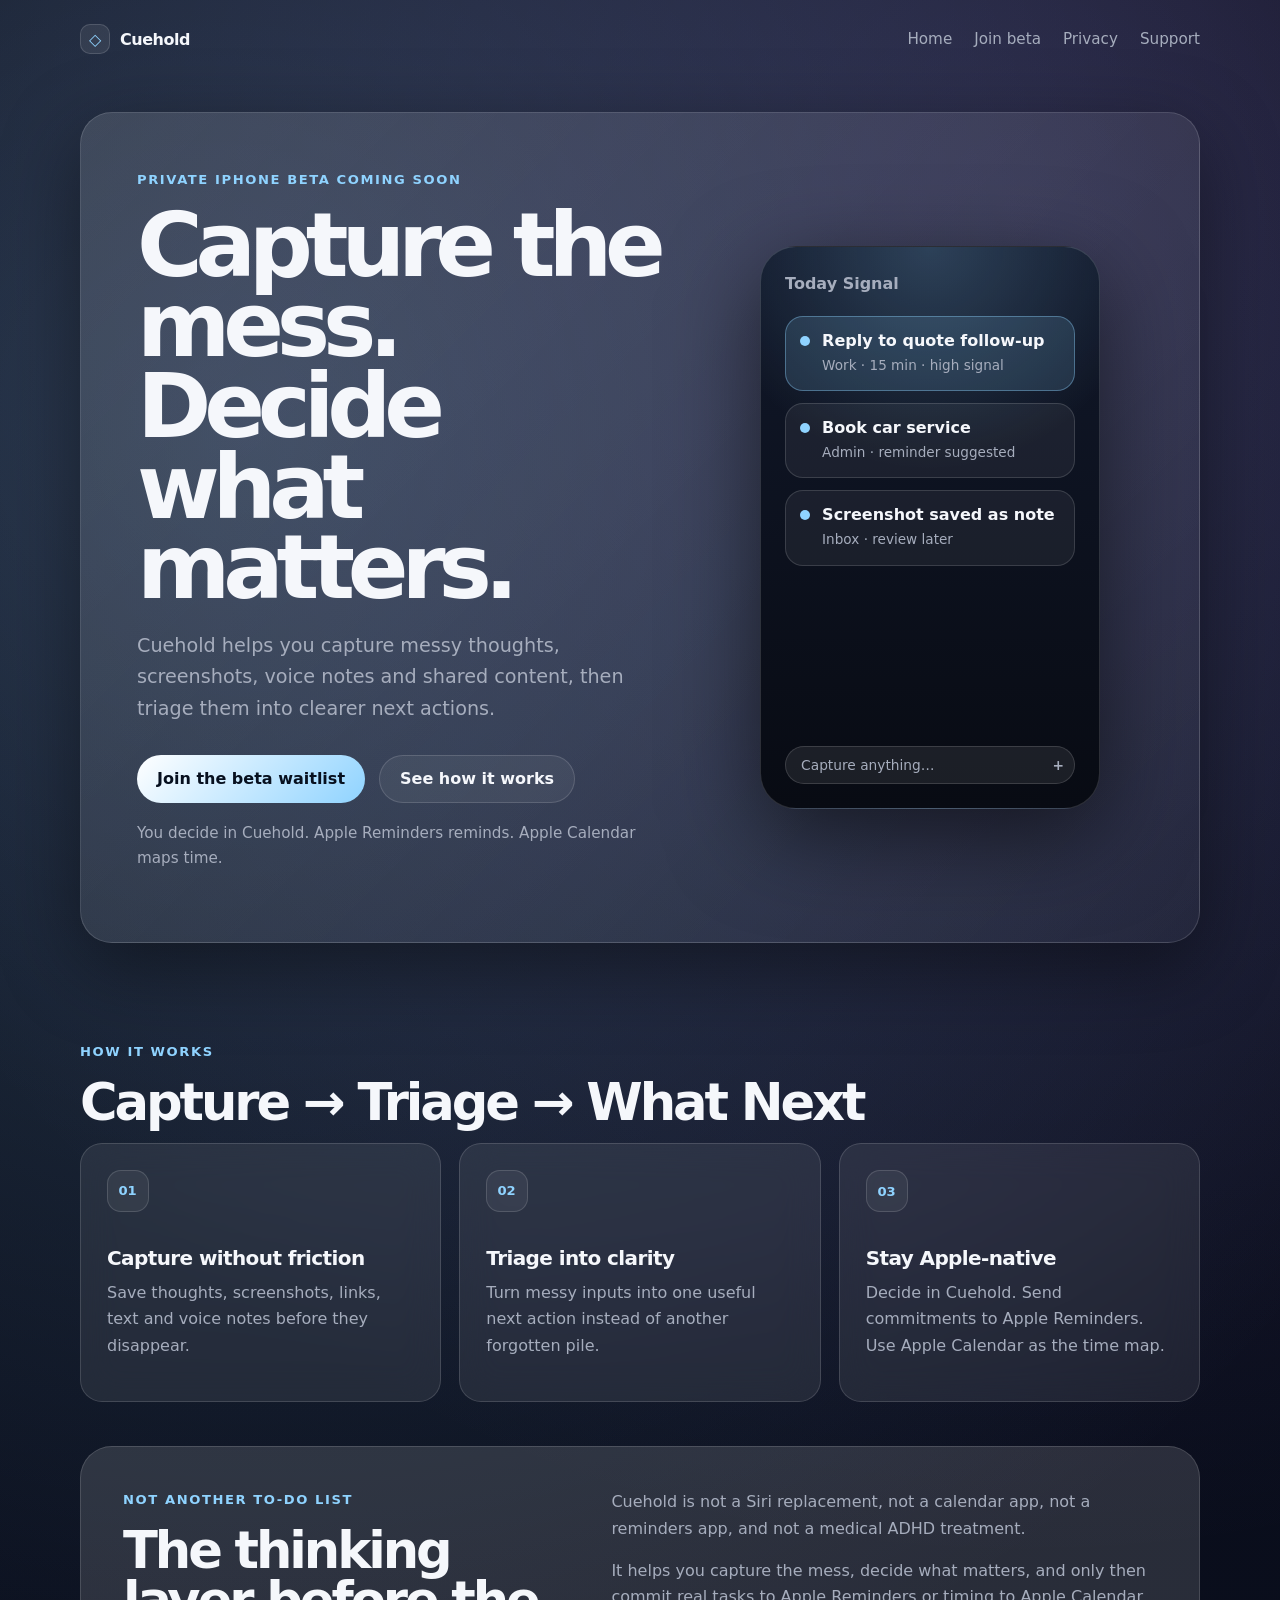
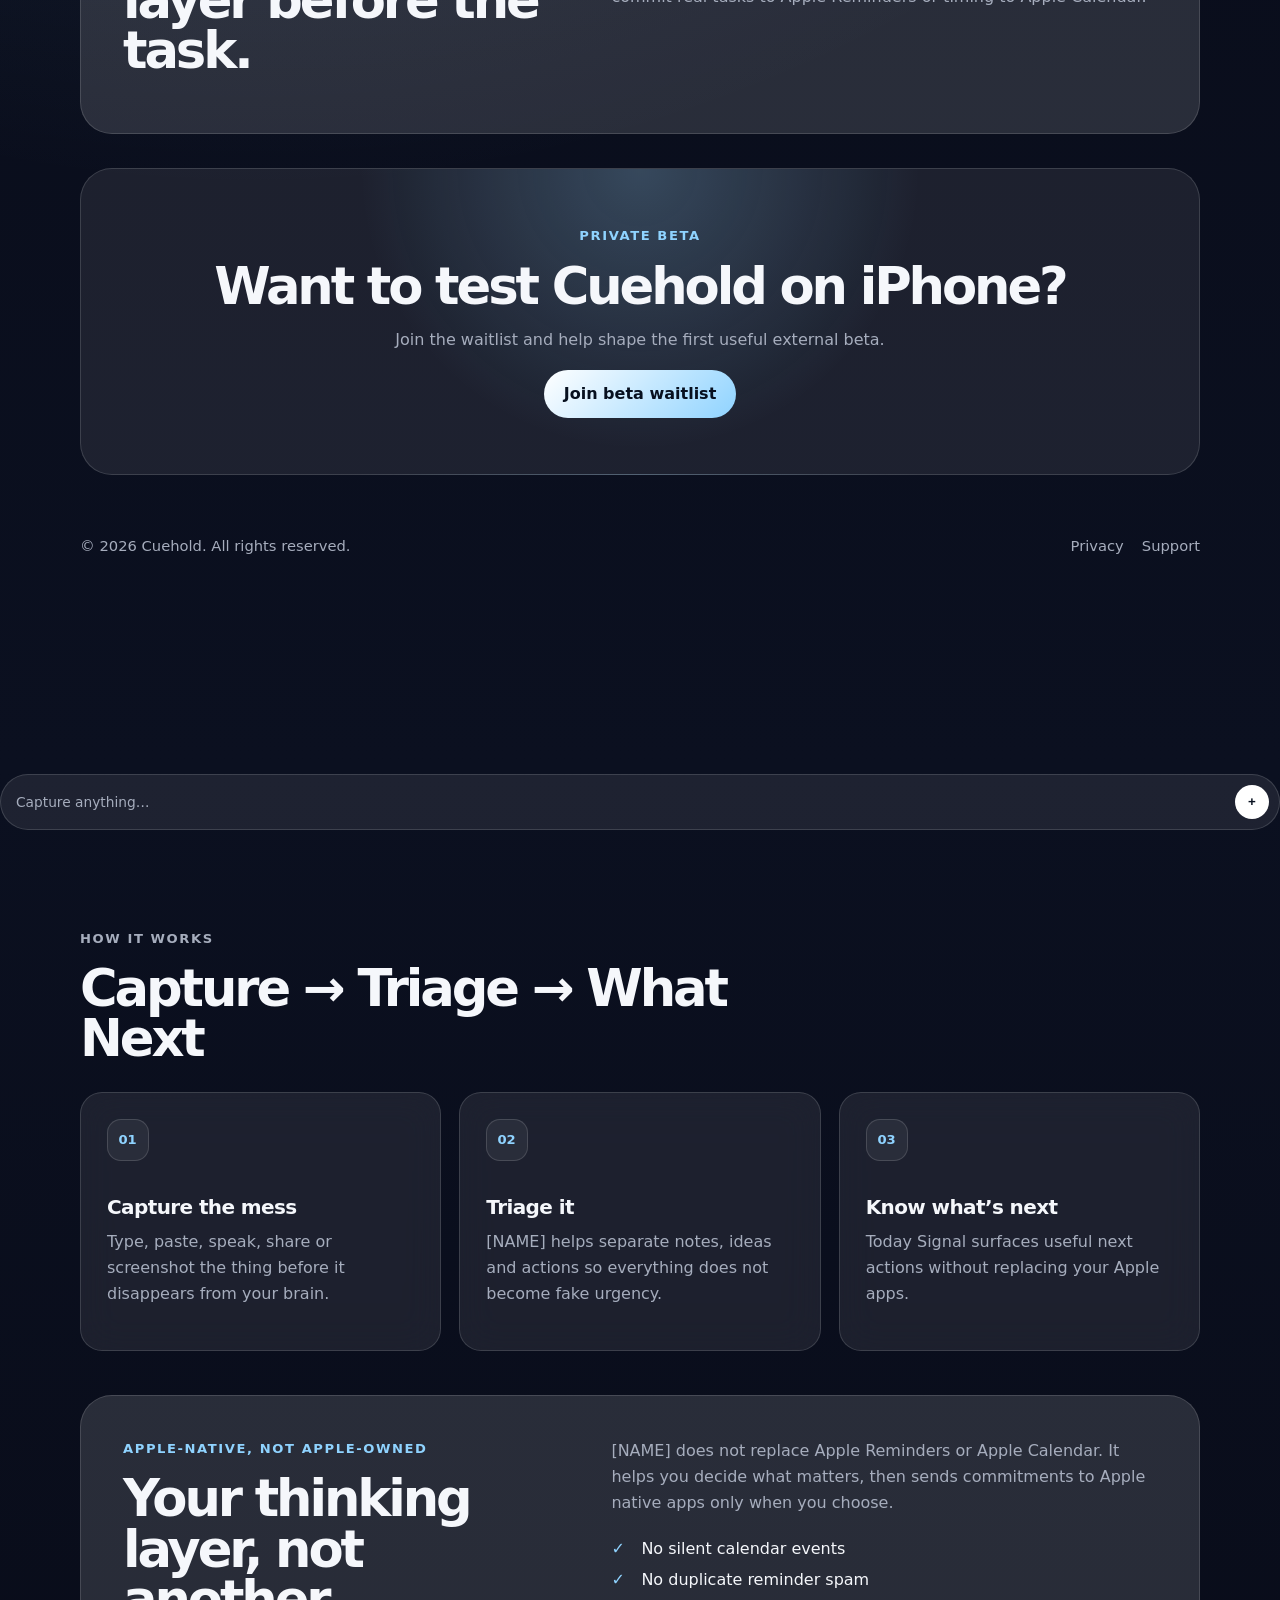
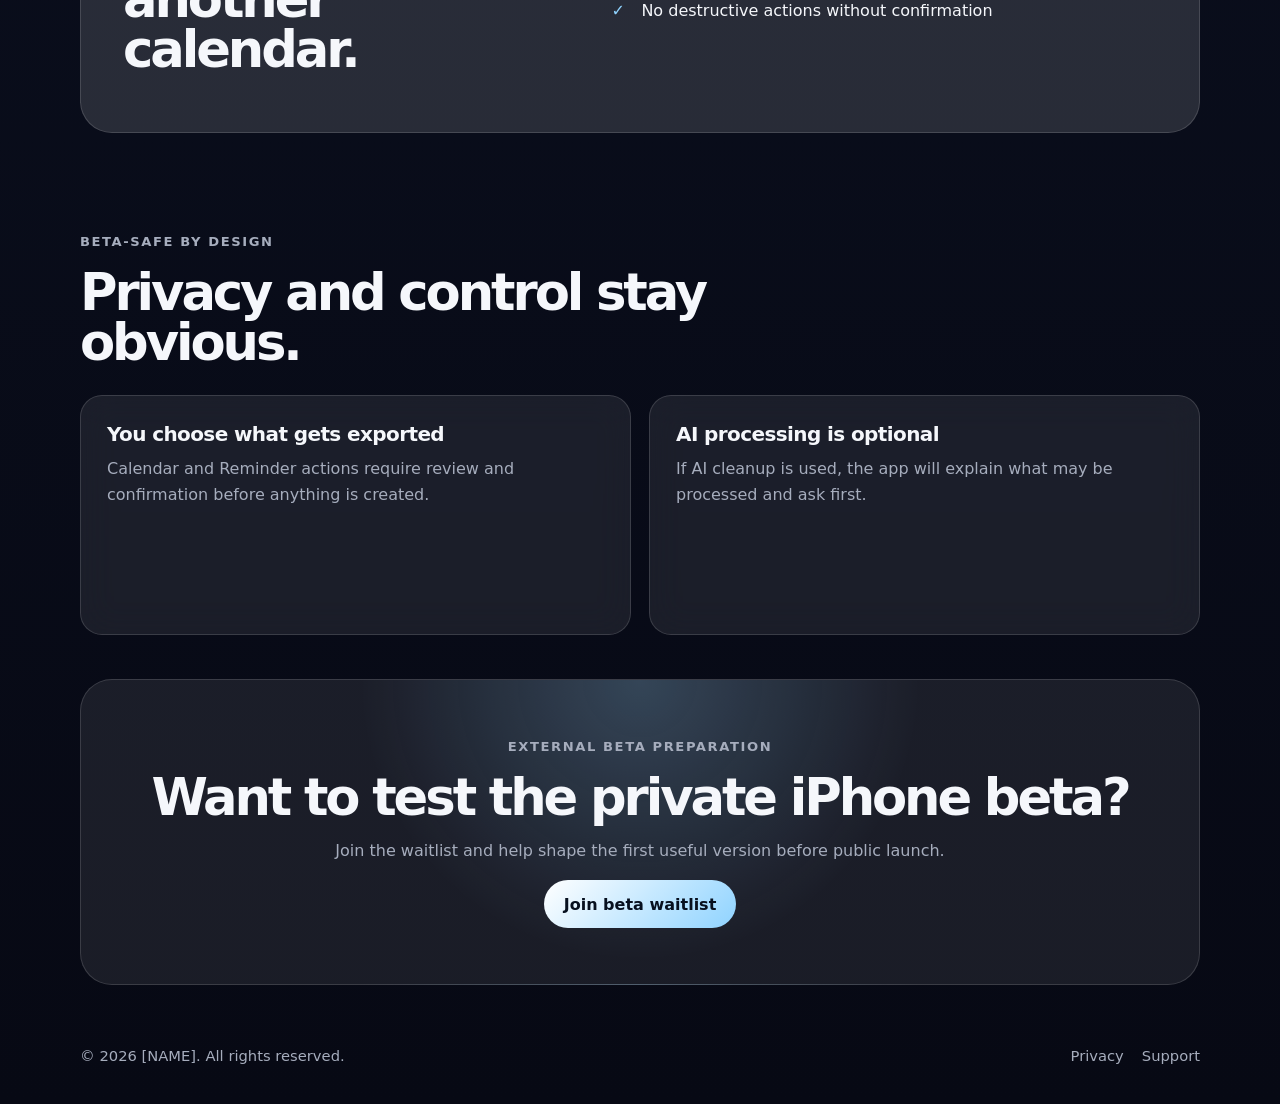
==== index.html @ 0ea6ca67 "Update index.html" ====
<!doctype html>
<html lang="en-AU">
<head>
  <meta charset="utf-8" />
  <meta name="viewport" content="width=device-width, initial-scale=1" />
  <title>Cuehold — Capture. Triage. Next.</title>
  <meta name="description" content="Cuehold helps you capture messy thoughts, screenshots, voice notes and shared content, then triage them into clearer next actions." />
  <link rel="stylesheet" href="styles.css" />
</head>

<body>
  <header class="site-header">
    <a class="logo" href="index.html">
      <span class="logo-mark">◇</span>
      <span>Cuehold</span>
    </a>

    <nav class="nav">
      <a href="index.html">Home</a>
      <a href="beta.html">Join beta</a>
      <a href="privacy.html">Privacy</a>
      <a href="support.html">Support</a>
    </nav>
  </header>

  <main>
    <section class="hero">
      <div>
        <p class="eyebrow">Private iPhone beta coming soon</p>
        <h1>Capture the mess. Decide what matters.</h1>
        <p class="hero-text">
          Cuehold helps you capture messy thoughts, screenshots, voice notes and shared content,
          then triage them into clearer next actions.
        </p>

        <div class="hero-actions">
          <a class="button primary" href="beta.html">Join the beta waitlist</a>
          <a class="button secondary" href="#how-it-works">See how it works</a>
        </div>

        <p class="trust-note">
          You decide in Cuehold. Apple Reminders reminds. Apple Calendar maps time.
        </p>
      </div>

      <div class="preview-card">
        <div class="preview-window">
          <p class="preview-title">Today Signal</p>

          <div class="preview-item active">
            <span></span>
            <div>
              <strong>Reply to quote follow-up</strong>
              <p>Work · 15 min · high signal</p>
            </div>
          </div>

          <div class="preview-item">
            <span></span>
            <div>
              <strong>Book car service</strong>
              <p>Admin · reminder suggested</p>
            </div>
          </div>

          <div class="preview-item">
            <span></span>
            <div>
              <strong>Screenshot saved as note</strong>
              <p>Inbox · review later</p>
            </div>
          </div>

          <div class="capture-bar">Capture anything… <strong>+</strong></div>
        </div>
      </div>
    </section>

    <section class="section" id="how-it-works">
      <p class="eyebrow">How it works</p>
      <h2>Capture → Triage → What Next</h2>

      <div class="cards">
        <article class="card">
          <div class="number">01</div>
          <h3>Capture without friction</h3>
          <p>Save thoughts, screenshots, links, text and voice notes before they disappear.</p>
        </article>

        <article class="card">
          <div class="number">02</div>
          <h3>Triage into clarity</h3>
          <p>Turn messy inputs into one useful next action instead of another forgotten pile.</p>
        </article>

        <article class="card">
          <div class="number">03</div>
          <h3>Stay Apple-native</h3>
          <p>Decide in Cuehold. Send commitments to Apple Reminders. Use Apple Calendar as the time map.</p>
        </article>
      </div>
    </section>

    <section class="split">
      <div>
        <p class="eyebrow">Not another to-do list</p>
        <h2>The thinking layer before the task.</h2>
      </div>

      <div>
        <p>
          Cuehold is not a Siri replacement, not a calendar app, not a reminders app,
          and not a medical ADHD treatment.
        </p>
        <p>
          It helps you capture the mess, decide what matters, and only then commit real tasks
          to Apple Reminders or timing to Apple Calendar.
        </p>
      </div>
    </section>

    <section class="cta">
      <p class="eyebrow">Private beta</p>
      <h2>Want to test Cuehold on iPhone?</h2>
      <p>Join the waitlist and help shape the first useful external beta.</p>
      <a class="button primary" href="beta.html">Join beta waitlist</a>
    </section>
  </main>

  <footer class="site-footer">
    <span>© 2026 Cuehold. All rights reserved.</span>
    <div>
      <a href="privacy.html">Privacy</a>
      <a href="support.html">Support</a>
    </div>
  </footer>
</body>
</html>            <div class="capture-bar">
              <span>Capture anything…</span>
              <button>+</button>
            </div>
          </div>
        </div>
      </div>
    </section>

    <section class="section" id="how-it-works">
      <div class="section-heading">
        <p class="eyebrow">How it works</p>
        <h2>Capture → Triage → What Next</h2>
      </div>

      <div class="cards">
        <article class="card">
          <div class="icon">01</div>
          <h3>Capture the mess</h3>
          <p>
            Type, paste, speak, share or screenshot the thing before it disappears from your brain.
          </p>
        </article>

        <article class="card">
          <div class="icon">02</div>
          <h3>Triage it</h3>
          <p>
            [NAME] helps separate notes, ideas and actions so everything does not become fake urgency.
          </p>
        </article>

        <article class="card">
          <div class="icon">03</div>
          <h3>Know what’s next</h3>
          <p>
            Today Signal surfaces useful next actions without replacing your Apple apps.
          </p>
        </article>
      </div>
    </section>

    <section class="split-section">
      <div>
        <p class="eyebrow">Apple-native, not Apple-owned</p>
        <h2>Your thinking layer, not another calendar.</h2>
      </div>

      <div class="split-copy">
        <p>
          [NAME] does not replace Apple Reminders or Apple Calendar.
          It helps you decide what matters, then sends commitments to Apple native apps only when you choose.
        </p>

        <ul class="check-list">
          <li>No silent calendar events</li>
          <li>No duplicate reminder spam</li>
          <li>No destructive actions without confirmation</li>
        </ul>
      </div>
    </section>

    <section class="section" id="privacy">
      <div class="section-heading">
        <p class="eyebrow">Beta-safe by design</p>
        <h2>Privacy and control stay obvious.</h2>
      </div>

      <div class="cards two">
        <article class="card">
          <h3>You choose what gets exported</h3>
          <p>
            Calendar and Reminder actions require review and confirmation before anything is created.
          </p>
        </article>

        <article class="card">
          <h3>AI processing is optional</h3>
          <p>
            If AI cleanup is used, the app will explain what may be processed and ask first.
          </p>
        </article>
      </div>
    </section>

    <section class="cta-section">
      <p class="eyebrow">External beta preparation</p>
      <h2>Want to test the private iPhone beta?</h2>
      <p>
        Join the waitlist and help shape the first useful version before public launch.
      </p>
      <a class="button primary" href="beta.html">Join beta waitlist</a>
    </section>
  </main>

  <footer class="site-footer">
    <span>© 2026 [NAME]. All rights reserved.</span>
    <div>
      <a href="privacy.html">Privacy</a>
      <a href="support.html">Support</a>
    </div>
  </footer>
</body>
</html>
---- styles.css ----
:root {
  --bg: #070914;
  --bg-soft: #101525;
  --card: rgba(255, 255, 255, 0.08);
  --card-strong: rgba(255, 255, 255, 0.13);
  --text: #f5f7fb;
  --muted: #a6adbd;
  --line: rgba(255, 255, 255, 0.14);
  --accent: #8fd3ff;
  --shadow: 0 24px 80px rgba(0, 0, 0, 0.45);
  --radius-xl: 32px;
  --radius-lg: 22px;
  --max: 1120px;
}

* {
  box-sizing: border-box;
}

html {
  scroll-behavior: smooth;
}

body {
  margin: 0;
  min-height: 100vh;
  font-family: Inter, ui-sans-serif, system-ui, -apple-system, BlinkMacSystemFont, "SF Pro Display", "Segoe UI", sans-serif;
  color: var(--text);
  background:
    radial-gradient(circle at 20% 10%, rgba(143, 211, 255, 0.22), transparent 34%),
    radial-gradient(circle at 80% 5%, rgba(174, 135, 255, 0.18), transparent 32%),
    linear-gradient(180deg, #070914 0%, #0b1020 55%, #070914 100%);
}

a {
  color: inherit;
  text-decoration: none;
}

.site-header {
  width: min(var(--max), calc(100% - 40px));
  margin: 0 auto;
  padding: 24px 0;
  display: flex;
  align-items: center;
  justify-content: space-between;
}

.logo {
  display: inline-flex;
  align-items: center;
  gap: 10px;
  font-weight: 800;
  letter-spacing: -0.03em;
}

.logo-mark {
  width: 30px;
  height: 30px;
  border: 1px solid var(--line);
  border-radius: 10px;
  display: grid;
  place-items: center;
  background: var(--card);
  color: var(--accent);
}

.nav {
  display: flex;
  gap: 22px;
  color: var(--muted);
  font-size: 0.95rem;
}

.nav a:hover {
  color: var(--text);
}

.hero,
.page-hero,
.section,
.split,
.cta {
  width: min(var(--max), calc(100% - 40px));
  margin: 34px auto 0;
}

.hero {
  display: grid;
  grid-template-columns: 1fr 0.8fr;
  gap: 48px;
  align-items: center;
  padding: 56px;
  border: 1px solid var(--line);
  border-radius: var(--radius-xl);
  background: linear-gradient(135deg, rgba(255,255,255,0.12), rgba(255,255,255,0.04));
  box-shadow: var(--shadow);
}

.page-hero {
  padding: 56px;
  border: 1px solid var(--line);
  border-radius: var(--radius-xl);
  background: linear-gradient(135deg, rgba(255,255,255,0.12), rgba(255,255,255,0.04));
  box-shadow: var(--shadow);
}

.eyebrow {
  margin: 0 0 14px;
  color: var(--accent);
  font-size: 0.82rem;
  font-weight: 800;
  letter-spacing: 0.12em;
  text-transform: uppercase;
}

h1,
h2,
h3,
p {
  margin-top: 0;
}

h1 {
  margin-bottom: 22px;
  font-size: clamp(3rem, 7vw, 6.2rem);
  line-height: 0.9;
  letter-spacing: -0.08em;
}

h2 {
  margin-bottom: 16px;
  font-size: clamp(2rem, 4vw, 3.6rem);
  line-height: 0.98;
  letter-spacing: -0.06em;
}

h3 {
  margin-bottom: 10px;
  font-size: 1.25rem;
  letter-spacing: -0.03em;
}

p {
  color: var(--muted);
  line-height: 1.65;
}

.hero-text {
  max-width: 620px;
  font-size: 1.2rem;
}

.hero-actions {
  display: flex;
  flex-wrap: wrap;
  gap: 14px;
  margin-top: 30px;
}

.button {
  display: inline-flex;
  align-items: center;
  justify-content: center;
  min-height: 48px;
  padding: 0 20px;
  border-radius: 999px;
  font-weight: 800;
}

.primary {
  color: #07101f;
  background: linear-gradient(135deg, #ffffff, #8fd3ff);
}

.secondary {
  border: 1px solid var(--line);
  background: rgba(255,255,255,0.06);
}

.trust-note {
  margin-top: 18px;
  font-size: 0.95rem;
}

.preview-card {
  display: flex;
  justify-content: center;
}

.preview-window {
  width: min(340px, 100%);
  padding: 24px;
  border: 1px solid var(--line);
  border-radius: 36px;
  background:
    radial-gradient(circle at 50% 0%, rgba(143,211,255,0.22), transparent 38%),
    linear-gradient(180deg, #11182a, #080b13);
  box-shadow: 0 26px 90px rgba(0,0,0,0.55);
}

.preview-title {
  margin-bottom: 18px;
  font-weight: 800;
}

.preview-item {
  display: flex;
  gap: 12px;
  padding: 14px;
  margin-bottom: 12px;
  border: 1px solid var(--line);
  border-radius: 18px;
  background: rgba(255,255,255,0.06);
}

.preview-item.active {
  background: rgba(143,211,255,0.14);
  border-color: rgba(143,211,255,0.38);
}

.preview-item span {
  flex: 0 0 auto;
  width: 10px;
  height: 10px;
  margin-top: 5px;
  border-radius: 999px;
  background: var(--accent);
}

.preview-item strong {
  display: block;
  margin-bottom: 4px;
}

.preview-item p {
  margin: 0;
  font-size: 0.85rem;
}

.capture-bar {
  margin-top: 90px;
  padding: 12px 14px;
  border: 1px solid var(--line);
  border-radius: 999px;
  background: rgba(255,255,255,0.08);
  color: var(--muted);
  display: flex;
  justify-content: space-between;
}

.section {
  padding: 64px 0 10px;
}

.section.compact {
  padding-top: 30px;
}

.cards {
  display: grid;
  grid-template-columns: repeat(3, 1fr);
  gap: 18px;
}

.cards.two {
  grid-template-columns: repeat(2, 1fr);
}

.card,
.form-card {
  padding: 26px;
  border: 1px solid var(--line);
  border-radius: var(--radius-lg);
  background: var(--card);
}

.number {
  width: 42px;
  height: 42px;
  margin-bottom: 34px;
  display: grid;
  place-items: center;
  border: 1px solid var(--line);
  border-radius: 14px;
  color: var(--accent);
  background: rgba(255,255,255,0.06);
  font-weight: 900;
  font-size: 0.82rem;
}

.split {
  padding: 42px;
  display: grid;
  grid-template-columns: 0.9fr 1.1fr;
  gap: 42px;
  border: 1px solid var(--line);
  border-radius: var(--radius-xl);
  background: var(--card-strong);
}

.cta {
  margin-bottom: 34px;
  padding: 56px;
  text-align: center;
  border: 1px solid var(--line);
  border-radius: var(--radius-xl);
  background:
    radial-gradient(circle at 50% 0%, rgba(143,211,255,0.22), transparent 44%),
    rgba(255,255,255,0.08);
}

.form-card iframe {
  display: block;
  width: 100%;
  min-height: 850px;
  border: 0;
  border-radius: 22px;
}

.site-footer {
  width: min(var(--max), calc(100% - 40px));
  margin: 0 auto;
  padding: 28px 0 40px;
  display: flex;
  justify-content: space-between;
  gap: 20px;
  color: var(--muted);
  font-size: 0.92rem;
}

.site-footer div {
  display: flex;
  gap: 18px;
}

@media (max-width: 860px) {
  .nav {
    display: none;
  }

  .hero {
    grid-template-columns: 1fr;
    padding: 34px 22px;
  }

  .page-hero,
  .split,
  .cta {
    padding: 34px 22px;
  }

  .cards,
  .cards.two,
  .split {
    grid-template-columns: 1fr;
  }

  h1 {
    font-size: clamp(3rem, 15vw, 4.8rem);
  }

  .site-footer {
    flex-direction: column;
  }
}}

.hero {
  width: min(var(--max), calc(100% - 40px));
  margin: 42px auto 0;
  display: grid;
  grid-template-columns: 1.02fr 0.78fr;
  gap: 48px;
  align-items: center;
  padding: 56px;
  border: 1px solid var(--line);
  border-radius: var(--radius-xl);
  background:
    linear-gradient(135deg, rgba(255, 255, 255, 0.12), rgba(255, 255, 255, 0.04)),
    rgba(255, 255, 255, 0.04);
  box-shadow: var(--shadow);
  backdrop-filter: blur(18px);
}

.eyebrow {
  margin: 0 0 14px;
  color: var(--accent);
  font-size: 0.82rem;
  font-weight: 800;
  letter-spacing: 0.12em;
  text-transform: uppercase;
}

h1,
h2,
h3,
p {
  margin-top: 0;
}

h1 {
  max-width: 720px;
  margin-bottom: 22px;
  font-size: clamp(3rem, 7vw, 6.2rem);
  line-height: 0.9;
  letter-spacing: -0.08em;
}

h2 {
  margin-bottom: 16px;
  font-size: clamp(2rem, 4vw, 3.6rem);
  line-height: 0.98;
  letter-spacing: -0.06em;
}

h3 {
  margin-bottom: 10px;
  font-size: 1.25rem;
  letter-spacing: -0.03em;
}

.hero-text {
  max-width: 620px;
  color: var(--muted);
  font-size: 1.2rem;
  line-height: 1.65;
}

.hero-actions {
  display: flex;
  flex-wrap: wrap;
  gap: 14px;
  margin-top: 30px;
}

.button {
  display: inline-flex;
  align-items: center;
  justify-content: center;
  min-height: 48px;
  padding: 0 20px;
  border-radius: 999px;
  font-weight: 800;
  transition: transform 0.18s ease, border-color 0.18s ease, background 0.18s ease;
}

.button:hover {
  transform: translateY(-2px);
}

.primary {
  color: #07101f;
  background: linear-gradient(135deg, #ffffff, #8fd3ff);
}

.secondary {
  border: 1px solid var(--line);
  background: rgba(255, 255, 255, 0.06);
  color: var(--text);
}

.trust-note {
  margin-top: 18px;
  color: var(--muted);
  font-size: 0.95rem;
}

.phone-card {
  display: flex;
  justify-content: center;
}

.phone-shell {
  width: min(330px, 100%);
  padding: 14px;
  border: 1px solid var(--line);
  border-radius: 42px;
  background: linear-gradient(180deg, #1a2134, #080b13);
  box-shadow: 0 26px 90px rgba(0, 0, 0, 0.55);
}

.phone-top {
  width: 92px;
  height: 26px;
  margin: 0 auto 12px;
  border-radius: 999px;
  background: #05070c;
}

.app-preview {
  min-height: 520px;
  padding: 24px 18px;
  border-radius: 32px;
  background:
    radial-gradient(circle at 50% 0%, rgba(143, 211, 255, 0.22), transparent 38%),
    linear-gradient(180deg, #11182a, #080b13);
}

.preview-label {
  margin-bottom: 18px;
  color: var(--muted);
  font-size: 0.9rem;
  font-weight: 700;
}

.signal-card {
  display: flex;
  gap: 12px;
  padding: 14px;
  margin-bottom: 12px;
  border: 1px solid var(--line);
  border-radius: 18px;
  background: rgba(255, 255, 255, 0.06);
}

.signal-card.active {
  background: rgba(143, 211, 255, 0.14);
  border-color: rgba(143, 211, 255, 0.38);
}

.signal-card strong {
  display: block;
  margin-bottom: 4px;
  font-size: 0.92rem;
}

.signal-card p {
  margin: 0;
  color: var(--muted);
  font-size: 0.78rem;
}

.dot {
  flex: 0 0 auto;
  width: 10px;
  height: 10px;
  margin-top: 5px;
  border-radius: 999px;
  background: var(--accent);
  box-shadow: 0 0 24px rgba(143, 211, 255, 0.9);
}

.dot.muted {
  background: rgba(255, 255, 255, 0.28);
  box-shadow: none;
}

.capture-bar {
  margin-top: 180px;
  padding: 10px 10px 10px 15px;
  display: flex;
  align-items: center;
  justify-content: space-between;
  border: 1px solid var(--line);
  border-radius: 999px;
  background: rgba(255, 255, 255, 0.08);
  color: var(--muted);
  font-size: 0.86rem;
}

.capture-bar button {
  width: 34px;
  height: 34px;
  border: 0;
  border-radius: 999px;
  background: #fff;
  color: #07101f;
  font-weight: 900;
}

.section,
.split-section,
.cta-section {
  width: min(var(--max), calc(100% - 40px));
  margin: 34px auto 0;
}

.section {
  padding: 64px 0 10px;
}

.section-heading {
  max-width: 720px;
  margin-bottom: 28px;
}

.section-heading p,
.card p,
.split-copy p,
.cta-section p {
  color: var(--muted);
  line-height: 1.65;
}

.cards {
  display: grid;
  grid-template-columns: repeat(3, 1fr);
  gap: 18px;
}

.cards.two {
  grid-template-columns: repeat(2, 1fr);
}

.card {
  min-height: 240px;
  padding: 26px;
  border: 1px solid var(--line);
  border-radius: var(--radius-lg);
  background: var(--card);
  backdrop-filter: blur(18px);
}

.icon {
  width: 42px;
  height: 42px;
  margin-bottom: 34px;
  display: grid;
  place-items: center;
  border: 1px solid var(--line);
  border-radius: 14px;
  color: var(--accent);
  background: rgba(255, 255, 255, 0.06);
  font-weight: 900;
  font-size: 0.82rem;
}

.split-section {
  padding: 42px;
  display: grid;
  grid-template-columns: 0.9fr 1.1fr;
  gap: 42px;
  align-items: start;
  border: 1px solid var(--line);
  border-radius: var(--radius-xl);
  background: var(--card-strong);
}

.check-list {
  margin: 22px 0 0;
  padding: 0;
  display: grid;
  gap: 12px;
  list-style: none;
}

.check-list li {
  padding-left: 30px;
  position: relative;
  color: var(--text);
}

.check-list li::before {
  content: "✓";
  position: absolute;
  left: 0;
  color: var(--accent);
  font-weight: 900;
}

.cta-section {
  margin-bottom: 34px;
  padding: 56px;
  text-align: center;
  border: 1px solid var(--line);
  border-radius: var(--radius-xl);
  background:
    radial-gradient(circle at 50% 0%, rgba(143, 211, 255, 0.22), transparent 44%),
    rgba(255, 255, 255, 0.08);
}

.cta-section p {
  max-width: 620px;
  margin-left: auto;
  margin-right: auto;
}

.site-footer {
  width: min(var(--max), calc(100% - 40px));
  margin: 0 auto;
  padding: 28px 0 40px;
  display: flex;
  justify-content: space-between;
  gap: 20px;
  color: var(--muted);
  font-size: 0.92rem;
}

.site-footer div {
  display: flex;
  gap: 18px;
}

@media (max-width: 860px) {
  .site-header {
    align-items: flex-start;
    gap: 20px;
  }

  .nav {
    display: none;
  }

  .hero {
    grid-template-columns: 1fr;
    padding: 34px 22px;
  }

  .phone-card {
    order: -1;
  }

  .phone-shell {
    max-width: 300px;
  }

  .app-preview {
    min-height: 440px;
  }

  .capture-bar {
    margin-top: 112px;
  }

  .cards,
  .cards.two,
  .split-section {
    grid-template-columns: 1fr;
  }

  .split-section,
  .cta-section {
    padding: 30px 22px;
  }

  .site-footer {
    flex-direction: column;
  }

  h1 {
    font-size: clamp(3rem, 15vw, 4.8rem);
  }
}

.form-card {
  padding: 20px;
  border: 1px solid var(--line);
  border-radius: var(--radius-xl);
  background: rgba(255, 255, 255, 0.08);
  box-shadow: var(--shadow);
  backdrop-filter: blur(18px);
}

.form-card iframe {
  display: block;
  width: 100%;
  min-height: 760px;
  border: 0;
  border-radius: 22px;
}
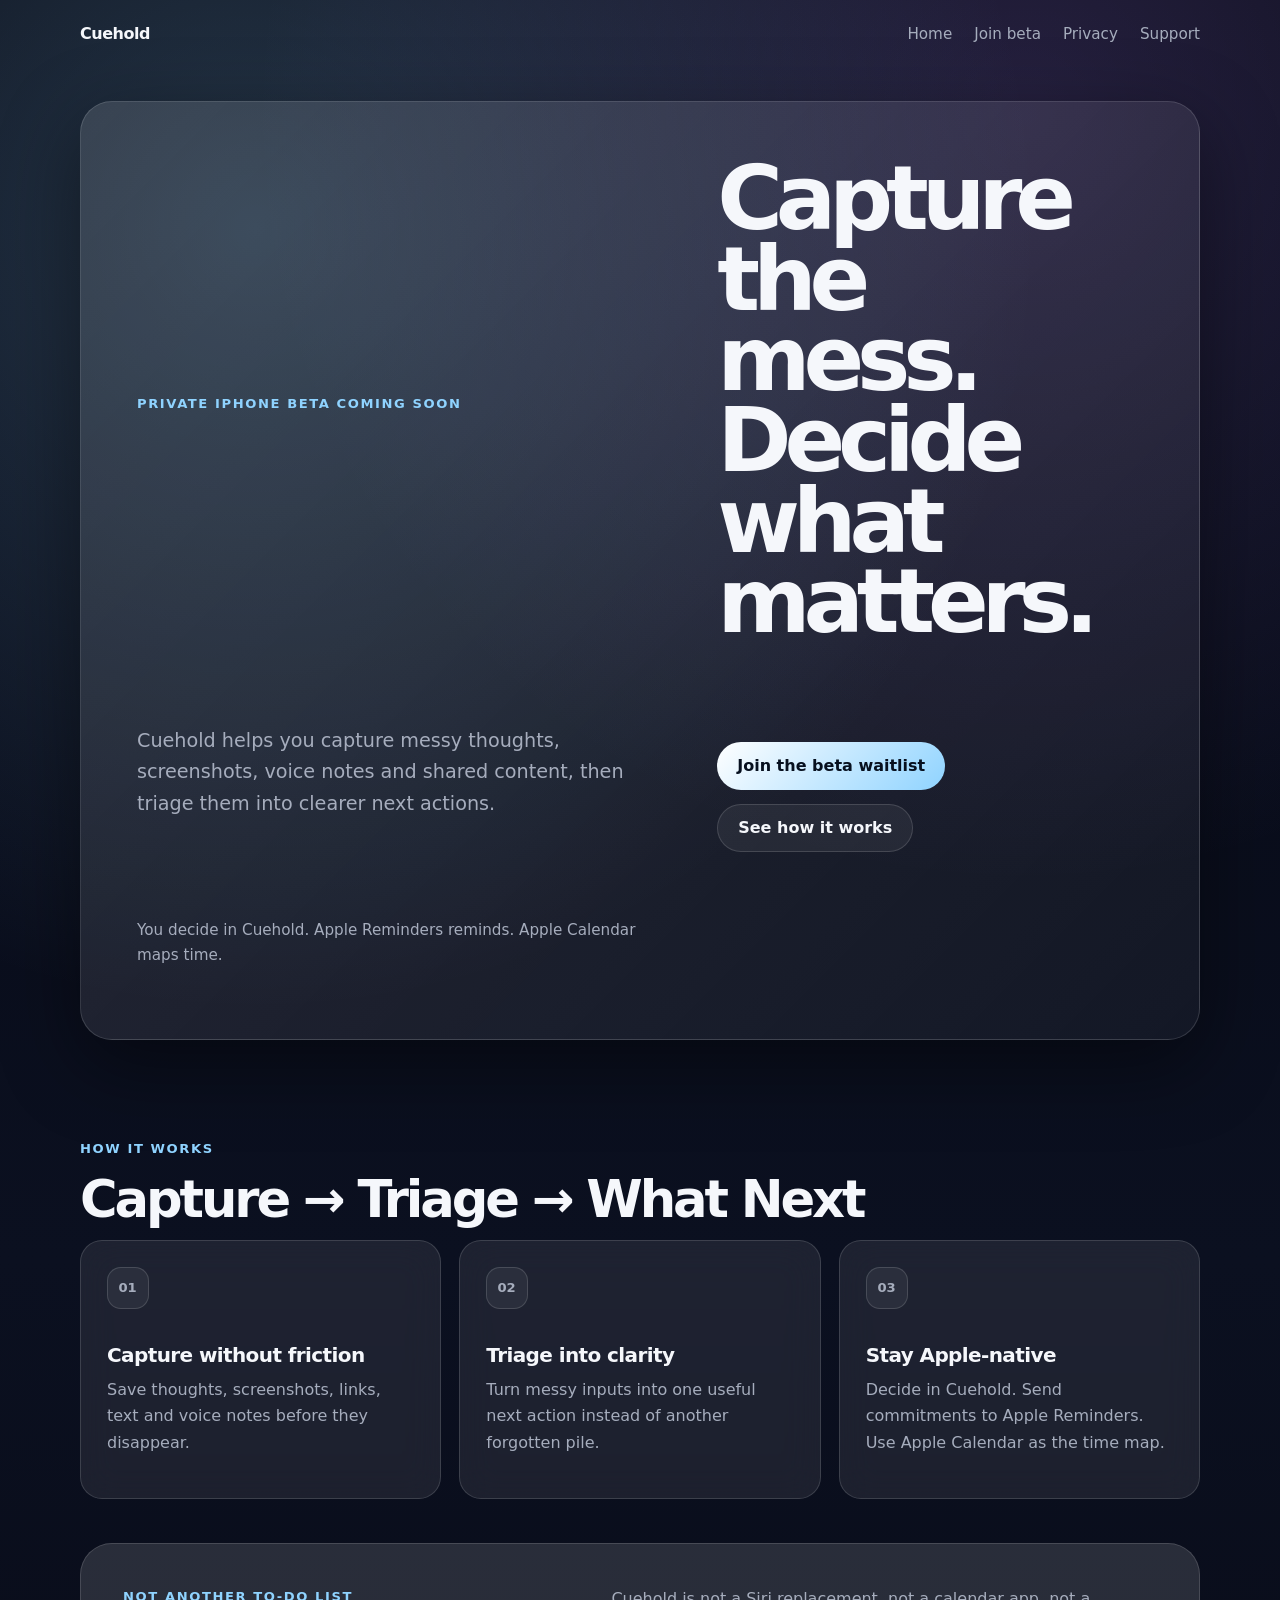
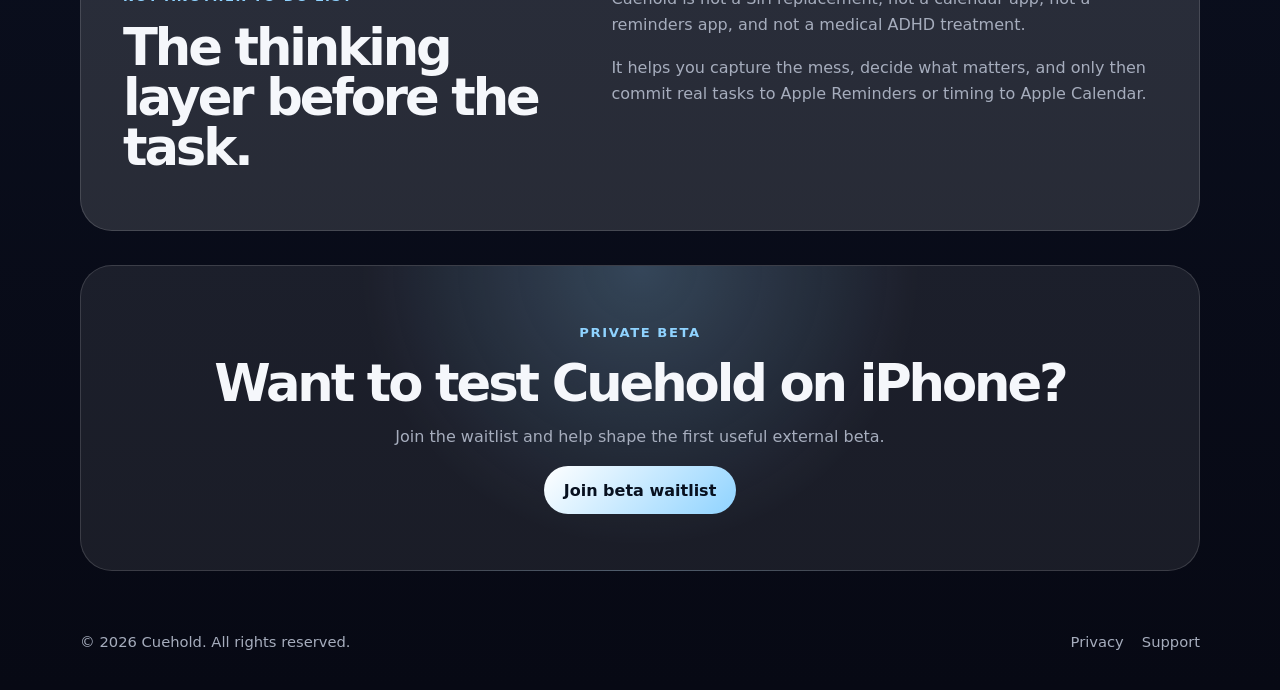
==== commit 50367beb: "Update index.html" ====
--- a/index.html
+++ b/index.html
@@ -10,10 +10,7 @@
 
 <body>
   <header class="site-header">
-    <a class="logo" href="index.html">
-      <span class="logo-mark">◇</span>
-      <span>Cuehold</span>
-    </a>
+    <a class="logo" href="index.html">Cuehold</a>
 
     <nav class="nav">
       <a href="index.html">Home</a>
@@ -25,55 +22,21 @@
 
   <main>
     <section class="hero">
-      <div>
-        <p class="eyebrow">Private iPhone beta coming soon</p>
-        <h1>Capture the mess. Decide what matters.</h1>
-        <p class="hero-text">
-          Cuehold helps you capture messy thoughts, screenshots, voice notes and shared content,
-          then triage them into clearer next actions.
-        </p>
+      <p class="eyebrow">Private iPhone beta coming soon</p>
+      <h1>Capture the mess. Decide what matters.</h1>
+      <p class="hero-text">
+        Cuehold helps you capture messy thoughts, screenshots, voice notes and shared content,
+        then triage them into clearer next actions.
+      </p>
 
-        <div class="hero-actions">
-          <a class="button primary" href="beta.html">Join the beta waitlist</a>
-          <a class="button secondary" href="#how-it-works">See how it works</a>
-        </div>
-
-        <p class="trust-note">
-          You decide in Cuehold. Apple Reminders reminds. Apple Calendar maps time.
-        </p>
+      <div class="hero-actions">
+        <a class="button primary" href="beta.html">Join the beta waitlist</a>
+        <a class="button secondary" href="#how-it-works">See how it works</a>
       </div>
 
-      <div class="preview-card">
-        <div class="preview-window">
-          <p class="preview-title">Today Signal</p>
-
-          <div class="preview-item active">
-            <span></span>
-            <div>
-              <strong>Reply to quote follow-up</strong>
-              <p>Work · 15 min · high signal</p>
-            </div>
-          </div>
-
-          <div class="preview-item">
-            <span></span>
-            <div>
-              <strong>Book car service</strong>
-              <p>Admin · reminder suggested</p>
-            </div>
-          </div>
-
-          <div class="preview-item">
-            <span></span>
-            <div>
-              <strong>Screenshot saved as note</strong>
-              <p>Inbox · review later</p>
-            </div>
-          </div>
-
-          <div class="capture-bar">Capture anything… <strong>+</strong></div>
-        </div>
-      </div>
+      <p class="trust-note">
+        You decide in Cuehold. Apple Reminders reminds. Apple Calendar maps time.
+      </p>
     </section>
 
     <section class="section" id="how-it-works">
@@ -82,19 +45,19 @@
 
       <div class="cards">
         <article class="card">
-          <div class="number">01</div>
+          <p class="number">01</p>
           <h3>Capture without friction</h3>
           <p>Save thoughts, screenshots, links, text and voice notes before they disappear.</p>
         </article>
 
         <article class="card">
-          <div class="number">02</div>
+          <p class="number">02</p>
           <h3>Triage into clarity</h3>
           <p>Turn messy inputs into one useful next action instead of another forgotten pile.</p>
         </article>
 
         <article class="card">
-          <div class="number">03</div>
+          <p class="number">03</p>
           <h3>Stay Apple-native</h3>
           <p>Decide in Cuehold. Send commitments to Apple Reminders. Use Apple Calendar as the time map.</p>
         </article>
@@ -135,107 +98,4 @@
     </div>
   </footer>
 </body>
-</html>            <div class="capture-bar">
-              <span>Capture anything…</span>
-              <button>+</button>
-            </div>
-          </div>
-        </div>
-      </div>
-    </section>
-
-    <section class="section" id="how-it-works">
-      <div class="section-heading">
-        <p class="eyebrow">How it works</p>
-        <h2>Capture → Triage → What Next</h2>
-      </div>
-
-      <div class="cards">
-        <article class="card">
-          <div class="icon">01</div>
-          <h3>Capture the mess</h3>
-          <p>
-            Type, paste, speak, share or screenshot the thing before it disappears from your brain.
-          </p>
-        </article>
-
-        <article class="card">
-          <div class="icon">02</div>
-          <h3>Triage it</h3>
-          <p>
-            [NAME] helps separate notes, ideas and actions so everything does not become fake urgency.
-          </p>
-        </article>
-
-        <article class="card">
-          <div class="icon">03</div>
-          <h3>Know what’s next</h3>
-          <p>
-            Today Signal surfaces useful next actions without replacing your Apple apps.
-          </p>
-        </article>
-      </div>
-    </section>
-
-    <section class="split-section">
-      <div>
-        <p class="eyebrow">Apple-native, not Apple-owned</p>
-        <h2>Your thinking layer, not another calendar.</h2>
-      </div>
-
-      <div class="split-copy">
-        <p>
-          [NAME] does not replace Apple Reminders or Apple Calendar.
-          It helps you decide what matters, then sends commitments to Apple native apps only when you choose.
-        </p>
-
-        <ul class="check-list">
-          <li>No silent calendar events</li>
-          <li>No duplicate reminder spam</li>
-          <li>No destructive actions without confirmation</li>
-        </ul>
-      </div>
-    </section>
-
-    <section class="section" id="privacy">
-      <div class="section-heading">
-        <p class="eyebrow">Beta-safe by design</p>
-        <h2>Privacy and control stay obvious.</h2>
-      </div>
-
-      <div class="cards two">
-        <article class="card">
-          <h3>You choose what gets exported</h3>
-          <p>
-            Calendar and Reminder actions require review and confirmation before anything is created.
-          </p>
-        </article>
-
-        <article class="card">
-          <h3>AI processing is optional</h3>
-          <p>
-            If AI cleanup is used, the app will explain what may be processed and ask first.
-          </p>
-        </article>
-      </div>
-    </section>
-
-    <section class="cta-section">
-      <p class="eyebrow">External beta preparation</p>
-      <h2>Want to test the private iPhone beta?</h2>
-      <p>
-        Join the waitlist and help shape the first useful version before public launch.
-      </p>
-      <a class="button primary" href="beta.html">Join beta waitlist</a>
-    </section>
-  </main>
-
-  <footer class="site-footer">
-    <span>© 2026 [NAME]. All rights reserved.</span>
-    <div>
-      <a href="privacy.html">Privacy</a>
-      <a href="support.html">Support</a>
-    </div>
-  </footer>
-</body>
 </html>
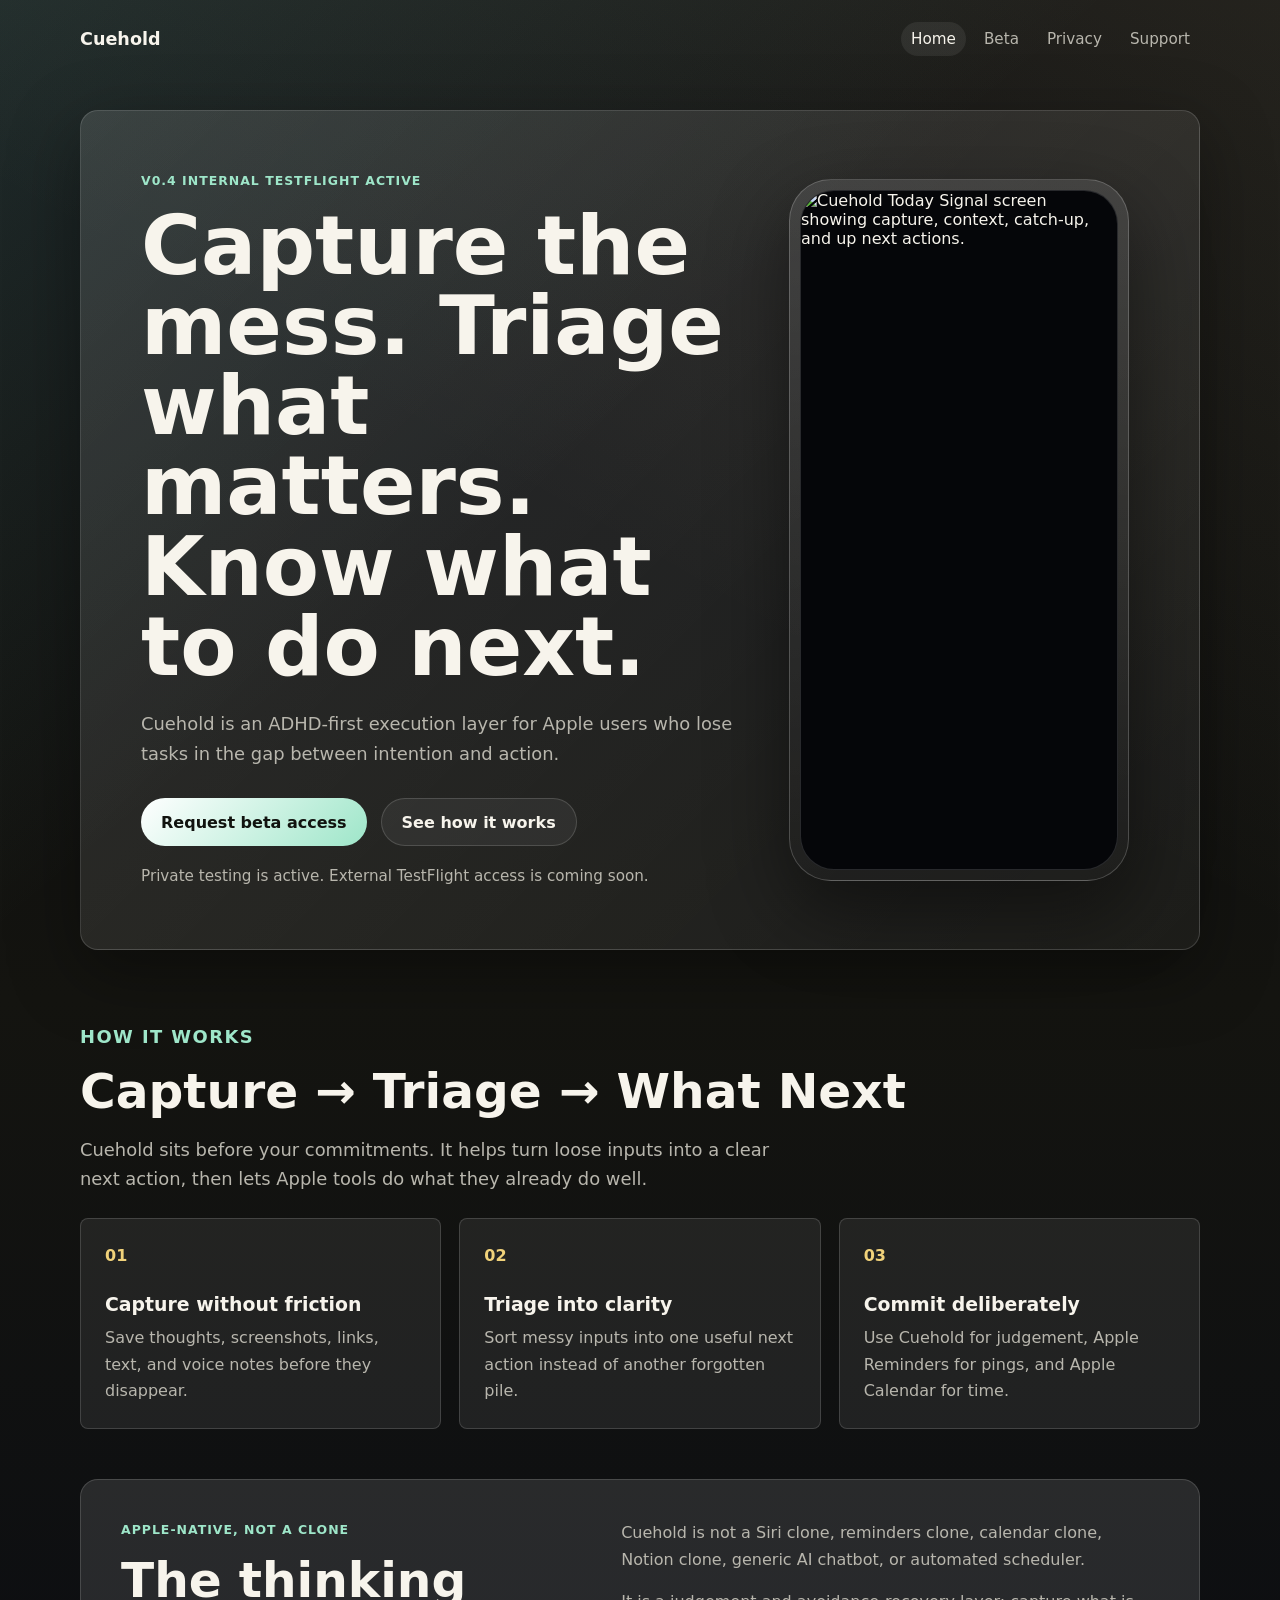
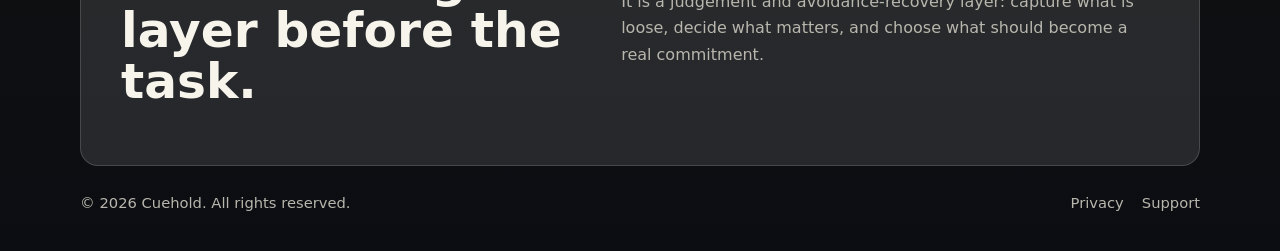
==== commit ba6134d8: "Simplify screenshot and beta CTA flow" ====
--- a/index.html
+++ b/index.html
@@ -3,18 +3,24 @@
 <head>
   <meta charset="utf-8" />
   <meta name="viewport" content="width=device-width, initial-scale=1" />
-  <title>Cuehold — Capture. Triage. Next.</title>
-  <meta name="description" content="Cuehold helps you capture messy thoughts, screenshots, voice notes and shared content, then triage them into clearer next actions." />
+  <title>Cuehold — Capture. Triage. What Next.</title>
+  <meta name="description" content="Cuehold is an ADHD-first iPhone execution layer for Apple users: capture the mess, triage what matters, and know what to do next." />
+  <meta name="theme-color" content="#0b0d12" />
+  <meta property="og:title" content="Cuehold — Capture. Triage. What Next." />
+  <meta property="og:description" content="Capture the mess. Triage what matters. Know what to do next." />
+  <meta property="og:type" content="website" />
+  <meta property="og:url" content="https://dillonmonop.github.io/cuehold/" />
+  <link rel="canonical" href="https://dillonmonop.github.io/cuehold/" />
   <link rel="stylesheet" href="styles.css" />
 </head>
 
 <body>
   <header class="site-header">
-    <a class="logo" href="index.html">Cuehold</a>
+    <a class="logo" href="index.html" aria-label="Cuehold home">Cuehold</a>
 
-    <nav class="nav">
-      <a href="index.html">Home</a>
-      <a href="beta.html">Join beta</a>
+    <nav class="nav" aria-label="Primary">
+      <a href="index.html" aria-current="page">Home</a>
+      <a href="beta.html">Beta</a>
       <a href="privacy.html">Privacy</a>
       <a href="support.html">Support</a>
     </nav>
@@ -22,71 +28,83 @@
 
   <main>
     <section class="hero">
-      <p class="eyebrow">Private iPhone beta coming soon</p>
-      <h1>Capture the mess. Decide what matters.</h1>
-      <p class="hero-text">
-        Cuehold helps you capture messy thoughts, screenshots, voice notes and shared content,
-        then triage them into clearer next actions.
-      </p>
+      <div class="hero-inner">
+        <div class="hero-copy">
+          <p class="eyebrow">v0.4 internal TestFlight active</p>
+          <h1>Capture the mess. Triage what matters. Know what to do next.</h1>
+          <p class="hero-text">
+            Cuehold is an ADHD-first execution layer for Apple users who lose tasks in
+            the gap between intention and action.
+          </p>
 
-      <div class="hero-actions">
-        <a class="button primary" href="beta.html">Join the beta waitlist</a>
-        <a class="button secondary" href="#how-it-works">See how it works</a>
+          <div class="hero-actions">
+            <a class="button primary" href="beta.html">Request beta access</a>
+            <a class="button secondary" href="#how-it-works">See how it works</a>
+          </div>
+
+          <p class="trust-note">
+            Private testing is active. External TestFlight access is coming soon.
+          </p>
+        </div>
+
+        <figure class="phone-preview" aria-label="Cuehold Today Signal product preview">
+          <img
+            src="assets/screenshots/today-signal.jpeg"
+            alt="Cuehold Today Signal screen showing capture, context, catch-up, and up next actions."
+            width="900"
+            height="1955"
+          />
+        </figure>
       </div>
-
-      <p class="trust-note">
-        You decide in Cuehold. Apple Reminders reminds. Apple Calendar maps time.
-      </p>
     </section>
 
     <section class="section" id="how-it-works">
-      <p class="eyebrow">How it works</p>
-      <h2>Capture → Triage → What Next</h2>
+      <div class="section-heading">
+        <p class="eyebrow">How it works</p>
+        <h2>Capture → Triage → What Next</h2>
+        <p>
+          Cuehold sits before your commitments. It helps turn loose inputs into
+          a clear next action, then lets Apple tools do what they already do well.
+        </p>
+      </div>
 
       <div class="cards">
         <article class="card">
           <p class="number">01</p>
           <h3>Capture without friction</h3>
-          <p>Save thoughts, screenshots, links, text and voice notes before they disappear.</p>
+          <p>Save thoughts, screenshots, links, text, and voice notes before they disappear.</p>
         </article>
 
         <article class="card">
           <p class="number">02</p>
           <h3>Triage into clarity</h3>
-          <p>Turn messy inputs into one useful next action instead of another forgotten pile.</p>
+          <p>Sort messy inputs into one useful next action instead of another forgotten pile.</p>
         </article>
 
         <article class="card">
           <p class="number">03</p>
-          <h3>Stay Apple-native</h3>
-          <p>Decide in Cuehold. Send commitments to Apple Reminders. Use Apple Calendar as the time map.</p>
+          <h3>Commit deliberately</h3>
+          <p>Use Cuehold for judgement, Apple Reminders for pings, and Apple Calendar for time.</p>
         </article>
       </div>
     </section>
 
     <section class="split">
       <div>
-        <p class="eyebrow">Not another to-do list</p>
+        <p class="eyebrow">Apple-native, not a clone</p>
         <h2>The thinking layer before the task.</h2>
       </div>
 
       <div>
         <p>
-          Cuehold is not a Siri replacement, not a calendar app, not a reminders app,
-          and not a medical ADHD treatment.
+          Cuehold is not a Siri clone, reminders clone, calendar clone, Notion clone,
+          generic AI chatbot, or automated scheduler.
         </p>
         <p>
-          It helps you capture the mess, decide what matters, and only then commit real tasks
-          to Apple Reminders or timing to Apple Calendar.
+          It is a judgement and avoidance-recovery layer: capture what is loose,
+          decide what matters, and choose what should become a real commitment.
         </p>
       </div>
-    </section>
-
-    <section class="cta">
-      <p class="eyebrow">Private beta</p>
-      <h2>Want to test Cuehold on iPhone?</h2>
-      <p>Join the waitlist and help shape the first useful external beta.</p>
-      <a class="button primary" href="beta.html">Join beta waitlist</a>
     </section>
   </main>
 
--- a/styles.css
+++ b/styles.css
@@ -1,16 +1,15 @@
 :root {
-  --bg: #070914;
-  --bg-soft: #101525;
-  --card: rgba(255, 255, 255, 0.08);
-  --card-strong: rgba(255, 255, 255, 0.13);
-  --text: #f5f7fb;
-  --muted: #a6adbd;
-  --line: rgba(255, 255, 255, 0.14);
-  --accent: #8fd3ff;
-  --shadow: 0 24px 80px rgba(0, 0, 0, 0.45);
-  --radius-xl: 32px;
-  --radius-lg: 22px;
+  --bg: #0b0d12;
+  --panel: rgba(255, 255, 255, 0.075);
+  --panel-strong: rgba(255, 255, 255, 0.11);
+  --text: #f7f4ec;
+  --muted: #b8b6ad;
+  --line: rgba(255, 255, 255, 0.15);
+  --accent: #9ee6c9;
+  --accent-strong: #f1d27a;
   --max: 1120px;
+  --radius-xl: 18px;
+  --radius-lg: 8px;
 }
 
 * {
@@ -23,13 +22,14 @@
 
 body {
   margin: 0;
+  overflow-x: hidden;
   min-height: 100vh;
   font-family: Inter, ui-sans-serif, system-ui, -apple-system, BlinkMacSystemFont, "SF Pro Display", "Segoe UI", sans-serif;
   color: var(--text);
   background:
-    radial-gradient(circle at 20% 10%, rgba(143, 211, 255, 0.22), transparent 34%),
-    radial-gradient(circle at 80% 5%, rgba(174, 135, 255, 0.18), transparent 32%),
-    linear-gradient(180deg, #070914 0%, #0b1020 55%, #070914 100%);
+    linear-gradient(140deg, rgba(158, 230, 201, 0.14), transparent 32%),
+    linear-gradient(210deg, rgba(241, 210, 122, 0.11), transparent 36%),
+    linear-gradient(180deg, #0b0d12 0%, #141410 54%, #0b0d12 100%);
 }
 
 a {
@@ -37,80 +37,118 @@
   text-decoration: none;
 }
 
-.site-header {
-  width: min(var(--max), calc(100% - 40px));
-  margin: 0 auto;
-  padding: 24px 0;
-  display: flex;
-  align-items: center;
-  justify-content: space-between;
-}
-
-.logo {
-  display: inline-flex;
-  align-items: center;
-  gap: 10px;
-  font-weight: 800;
-  letter-spacing: -0.03em;
-}
-
-.logo-mark {
-  width: 30px;
-  height: 30px;
-  border: 1px solid var(--line);
-  border-radius: 10px;
-  display: grid;
-  place-items: center;
-  background: var(--card);
-  color: var(--accent);
-}
-
-.nav {
-  display: flex;
-  gap: 22px;
-  color: var(--muted);
-  font-size: 0.95rem;
-}
-
-.nav a:hover {
-  color: var(--text);
-}
-
+a:focus-visible,
+button:focus-visible {
+  outline: 3px solid var(--accent);
+  outline-offset: 4px;
+}
+
+.site-header,
 .hero,
 .page-hero,
 .section,
 .split,
-.cta {
+.cta,
+.site-footer {
   width: min(var(--max), calc(100% - 40px));
-  margin: 34px auto 0;
-}
-
-.hero {
+  margin-left: auto;
+  margin-right: auto;
+}
+
+.site-header {
+  padding: 22px 0;
+  display: flex;
+  align-items: center;
+  justify-content: space-between;
+  gap: 20px;
+}
+
+.logo {
+  flex: 0 0 auto;
+  font-weight: 900;
+  font-size: 1.1rem;
+  letter-spacing: 0;
+}
+
+.nav {
+  display: flex;
+  flex-wrap: wrap;
+  justify-content: flex-end;
+  gap: 8px;
+  color: var(--muted);
+  font-size: 0.95rem;
+}
+
+.nav a {
+  padding: 8px 10px;
+  border-radius: 999px;
+}
+
+.nav a:hover,
+.nav a[aria-current="page"] {
+  color: var(--text);
+  background: rgba(255, 255, 255, 0.07);
+}
+
+.hero,
+.page-hero {
+  margin-top: 32px;
+  padding: 60px;
+  border: 1px solid var(--line);
+  border-radius: var(--radius-xl);
+  background: linear-gradient(135deg, rgba(255, 255, 255, 0.12), rgba(255, 255, 255, 0.045));
+  box-shadow: 0 22px 70px rgba(0, 0, 0, 0.36);
+}
+
+.hero-inner {
   display: grid;
-  grid-template-columns: 1fr 0.8fr;
-  gap: 48px;
+  grid-template-columns: minmax(0, 1fr) minmax(260px, 360px);
   align-items: center;
-  padding: 56px;
-  border: 1px solid var(--line);
-  border-radius: var(--radius-xl);
-  background: linear-gradient(135deg, rgba(255,255,255,0.12), rgba(255,255,255,0.04));
-  box-shadow: var(--shadow);
+  gap: 44px;
+}
+
+.hero-copy {
+  min-width: 0;
+}
+
+.phone-preview {
+  margin: 0;
+  justify-self: center;
+  width: min(100%, 340px);
+  padding: 10px;
+  border: 1px solid rgba(255, 255, 255, 0.2);
+  border-radius: 42px;
+  background:
+    linear-gradient(180deg, rgba(255, 255, 255, 0.16), rgba(255, 255, 255, 0.045)),
+    rgba(0, 0, 0, 0.32);
+  box-shadow: 0 30px 80px rgba(0, 0, 0, 0.46);
+}
+
+.phone-preview img {
+  display: block;
+  width: 100%;
+  height: auto;
+  border: 1px solid rgba(255, 255, 255, 0.14);
+  border-radius: 34px;
+  background: #050609;
+}
+
+.phone-preview img {
+  max-height: 680px;
+  object-fit: cover;
+  object-position: top;
 }
 
 .page-hero {
-  padding: 56px;
-  border: 1px solid var(--line);
-  border-radius: var(--radius-xl);
-  background: linear-gradient(135deg, rgba(255,255,255,0.12), rgba(255,255,255,0.04));
-  box-shadow: var(--shadow);
+  max-width: 900px;
 }
 
 .eyebrow {
   margin: 0 0 14px;
   color: var(--accent);
-  font-size: 0.82rem;
-  font-weight: 800;
-  letter-spacing: 0.12em;
+  font-size: 0.78rem;
+  font-weight: 900;
+  letter-spacing: 0.08em;
   text-transform: uppercase;
 }
 
@@ -122,23 +160,24 @@
 }
 
 h1 {
+  max-width: 920px;
   margin-bottom: 22px;
-  font-size: clamp(3rem, 7vw, 6.2rem);
-  line-height: 0.9;
-  letter-spacing: -0.08em;
+  font-size: clamp(2.8rem, 6.4vw, 5.9rem);
+  line-height: 0.98;
+  letter-spacing: 0;
 }
 
 h2 {
-  margin-bottom: 16px;
-  font-size: clamp(2rem, 4vw, 3.6rem);
-  line-height: 0.98;
-  letter-spacing: -0.06em;
+  margin-bottom: 18px;
+  font-size: clamp(2rem, 3.8vw, 3.45rem);
+  line-height: 1.04;
+  letter-spacing: 0;
 }
 
 h3 {
   margin-bottom: 10px;
-  font-size: 1.25rem;
-  letter-spacing: -0.03em;
+  font-size: 1.18rem;
+  letter-spacing: 0;
 }
 
 p {
@@ -146,9 +185,11 @@
   line-height: 1.65;
 }
 
-.hero-text {
-  max-width: 620px;
-  font-size: 1.2rem;
+.hero-text,
+.page-hero p,
+.section-heading p {
+  max-width: 720px;
+  font-size: 1.12rem;
 }
 
 .hero-actions {
@@ -165,162 +206,104 @@
   min-height: 48px;
   padding: 0 20px;
   border-radius: 999px;
-  font-weight: 800;
+  font-weight: 900;
 }
 
 .primary {
-  color: #07101f;
-  background: linear-gradient(135deg, #ffffff, #8fd3ff);
+  color: #11130f;
+  background: linear-gradient(135deg, #ffffff, var(--accent));
 }
 
 .secondary {
   border: 1px solid var(--line);
-  background: rgba(255,255,255,0.06);
+  background: rgba(255, 255, 255, 0.06);
 }
 
 .trust-note {
   margin-top: 18px;
+  margin-bottom: 0;
   font-size: 0.95rem;
 }
 
-.preview-card {
-  display: flex;
-  justify-content: center;
-}
-
-.preview-window {
-  width: min(340px, 100%);
-  padding: 24px;
-  border: 1px solid var(--line);
-  border-radius: 36px;
-  background:
-    radial-gradient(circle at 50% 0%, rgba(143,211,255,0.22), transparent 38%),
-    linear-gradient(180deg, #11182a, #080b13);
-  box-shadow: 0 26px 90px rgba(0,0,0,0.55);
-}
-
-.preview-title {
-  margin-bottom: 18px;
-  font-weight: 800;
-}
-
-.preview-item {
-  display: flex;
-  gap: 12px;
-  padding: 14px;
-  margin-bottom: 12px;
-  border: 1px solid var(--line);
-  border-radius: 18px;
-  background: rgba(255,255,255,0.06);
-}
-
-.preview-item.active {
-  background: rgba(143,211,255,0.14);
-  border-color: rgba(143,211,255,0.38);
-}
-
-.preview-item span {
-  flex: 0 0 auto;
-  width: 10px;
-  height: 10px;
-  margin-top: 5px;
-  border-radius: 999px;
-  background: var(--accent);
-}
-
-.preview-item strong {
-  display: block;
-  margin-bottom: 4px;
-}
-
-.preview-item p {
-  margin: 0;
-  font-size: 0.85rem;
-}
-
-.capture-bar {
-  margin-top: 90px;
-  padding: 12px 14px;
-  border: 1px solid var(--line);
-  border-radius: 999px;
-  background: rgba(255,255,255,0.08);
-  color: var(--muted);
-  display: flex;
-  justify-content: space-between;
-}
-
 .section {
-  padding: 64px 0 10px;
+  padding: 72px 0 10px;
 }
 
 .section.compact {
-  padding-top: 30px;
+  padding-top: 36px;
+}
+
+.section-heading {
+  margin-bottom: 24px;
 }
 
 .cards {
   display: grid;
-  grid-template-columns: repeat(3, 1fr);
+  grid-template-columns: repeat(3, minmax(0, 1fr));
   gap: 18px;
 }
 
 .cards.two {
-  grid-template-columns: repeat(2, 1fr);
-}
-
-.card,
+  grid-template-columns: repeat(2, minmax(0, 1fr));
+}
+
+.card {
+  min-height: 210px;
+  padding: 24px;
+  border: 1px solid var(--line);
+  border-radius: var(--radius-lg);
+  background: var(--panel);
+}
+
+.card p:last-child {
+  margin-bottom: 0;
+}
+
+.number {
+  margin-bottom: 24px;
+  color: var(--accent-strong);
+  font-weight: 900;
+}
+
 .form-card {
-  padding: 26px;
-  border: 1px solid var(--line);
-  border-radius: var(--radius-lg);
-  background: var(--card);
-}
-
-.number {
-  width: 42px;
-  height: 42px;
-  margin-bottom: 34px;
-  display: grid;
-  place-items: center;
-  border: 1px solid var(--line);
-  border-radius: 14px;
-  color: var(--accent);
-  background: rgba(255,255,255,0.06);
-  font-weight: 900;
-  font-size: 0.82rem;
-}
-
-.split {
-  padding: 42px;
-  display: grid;
-  grid-template-columns: 0.9fr 1.1fr;
-  gap: 42px;
+  overflow: hidden;
   border: 1px solid var(--line);
   border-radius: var(--radius-xl);
-  background: var(--card-strong);
-}
-
-.cta {
-  margin-bottom: 34px;
-  padding: 56px;
-  text-align: center;
-  border: 1px solid var(--line);
-  border-radius: var(--radius-xl);
-  background:
-    radial-gradient(circle at 50% 0%, rgba(143,211,255,0.22), transparent 44%),
-    rgba(255,255,255,0.08);
+  background: rgba(255, 255, 255, 0.07);
 }
 
 .form-card iframe {
   display: block;
   width: 100%;
-  min-height: 850px;
   border: 0;
-  border-radius: 22px;
+}
+
+.form-fallback {
+  margin-top: 14px;
+  font-size: 0.95rem;
+}
+
+.form-fallback a {
+  color: var(--accent);
+  font-weight: 800;
+}
+
+.split {
+  margin-top: 40px;
+  padding: 40px;
+  display: grid;
+  grid-template-columns: 0.92fr 1.08fr;
+  gap: 42px;
+  border: 1px solid var(--line);
+  border-radius: var(--radius-xl);
+  background: var(--panel-strong);
+}
+
+.split p:last-child {
+  margin-bottom: 0;
 }
 
 .site-footer {
-  width: min(var(--max), calc(100% - 40px));
-  margin: 0 auto;
   padding: 28px 0 40px;
   display: flex;
   justify-content: space-between;
@@ -335,19 +318,31 @@
 }
 
 @media (max-width: 860px) {
+  .site-header {
+    align-items: flex-start;
+    flex-direction: column;
+  }
+
   .nav {
-    display: none;
-  }
-
-  .hero {
+    justify-content: flex-start;
+  }
+
+  .hero,
+  .page-hero,
+  .split {
+    padding: 32px 22px;
+  }
+
+  .hero-inner {
     grid-template-columns: 1fr;
-    padding: 34px 22px;
-  }
-
-  .page-hero,
-  .split,
-  .cta {
-    padding: 34px 22px;
+  }
+
+  .phone-preview {
+    width: min(100%, 290px);
+  }
+
+  .phone-preview img {
+    max-height: 590px;
   }
 
   .cards,
@@ -356,405 +351,34 @@
     grid-template-columns: 1fr;
   }
 
+  .card {
+    min-height: 0;
+  }
+
   h1 {
-    font-size: clamp(3rem, 15vw, 4.8rem);
+    font-size: clamp(2.55rem, 12vw, 4.6rem);
   }
 
   .site-footer {
     flex-direction: column;
   }
-}}
-
-.hero {
-  width: min(var(--max), calc(100% - 40px));
-  margin: 42px auto 0;
-  display: grid;
-  grid-template-columns: 1.02fr 0.78fr;
-  gap: 48px;
-  align-items: center;
-  padding: 56px;
-  border: 1px solid var(--line);
-  border-radius: var(--radius-xl);
-  background:
-    linear-gradient(135deg, rgba(255, 255, 255, 0.12), rgba(255, 255, 255, 0.04)),
-    rgba(255, 255, 255, 0.04);
-  box-shadow: var(--shadow);
-  backdrop-filter: blur(18px);
-}
-
-.eyebrow {
-  margin: 0 0 14px;
-  color: var(--accent);
-  font-size: 0.82rem;
-  font-weight: 800;
-  letter-spacing: 0.12em;
-  text-transform: uppercase;
-}
-
-h1,
-h2,
-h3,
-p {
-  margin-top: 0;
-}
-
-h1 {
-  max-width: 720px;
-  margin-bottom: 22px;
-  font-size: clamp(3rem, 7vw, 6.2rem);
-  line-height: 0.9;
-  letter-spacing: -0.08em;
-}
-
-h2 {
-  margin-bottom: 16px;
-  font-size: clamp(2rem, 4vw, 3.6rem);
-  line-height: 0.98;
-  letter-spacing: -0.06em;
-}
-
-h3 {
-  margin-bottom: 10px;
-  font-size: 1.25rem;
-  letter-spacing: -0.03em;
-}
-
-.hero-text {
-  max-width: 620px;
-  color: var(--muted);
-  font-size: 1.2rem;
-  line-height: 1.65;
-}
-
-.hero-actions {
-  display: flex;
-  flex-wrap: wrap;
-  gap: 14px;
-  margin-top: 30px;
-}
-
-.button {
-  display: inline-flex;
-  align-items: center;
-  justify-content: center;
-  min-height: 48px;
-  padding: 0 20px;
-  border-radius: 999px;
-  font-weight: 800;
-  transition: transform 0.18s ease, border-color 0.18s ease, background 0.18s ease;
-}
-
-.button:hover {
-  transform: translateY(-2px);
-}
-
-.primary {
-  color: #07101f;
-  background: linear-gradient(135deg, #ffffff, #8fd3ff);
-}
-
-.secondary {
-  border: 1px solid var(--line);
-  background: rgba(255, 255, 255, 0.06);
-  color: var(--text);
-}
-
-.trust-note {
-  margin-top: 18px;
-  color: var(--muted);
-  font-size: 0.95rem;
-}
-
-.phone-card {
-  display: flex;
-  justify-content: center;
-}
-
-.phone-shell {
-  width: min(330px, 100%);
-  padding: 14px;
-  border: 1px solid var(--line);
-  border-radius: 42px;
-  background: linear-gradient(180deg, #1a2134, #080b13);
-  box-shadow: 0 26px 90px rgba(0, 0, 0, 0.55);
-}
-
-.phone-top {
-  width: 92px;
-  height: 26px;
-  margin: 0 auto 12px;
-  border-radius: 999px;
-  background: #05070c;
-}
-
-.app-preview {
-  min-height: 520px;
-  padding: 24px 18px;
-  border-radius: 32px;
-  background:
-    radial-gradient(circle at 50% 0%, rgba(143, 211, 255, 0.22), transparent 38%),
-    linear-gradient(180deg, #11182a, #080b13);
-}
-
-.preview-label {
-  margin-bottom: 18px;
-  color: var(--muted);
-  font-size: 0.9rem;
-  font-weight: 700;
-}
-
-.signal-card {
-  display: flex;
-  gap: 12px;
-  padding: 14px;
-  margin-bottom: 12px;
-  border: 1px solid var(--line);
-  border-radius: 18px;
-  background: rgba(255, 255, 255, 0.06);
-}
-
-.signal-card.active {
-  background: rgba(143, 211, 255, 0.14);
-  border-color: rgba(143, 211, 255, 0.38);
-}
-
-.signal-card strong {
-  display: block;
-  margin-bottom: 4px;
-  font-size: 0.92rem;
-}
-
-.signal-card p {
-  margin: 0;
-  color: var(--muted);
-  font-size: 0.78rem;
-}
-
-.dot {
-  flex: 0 0 auto;
-  width: 10px;
-  height: 10px;
-  margin-top: 5px;
-  border-radius: 999px;
-  background: var(--accent);
-  box-shadow: 0 0 24px rgba(143, 211, 255, 0.9);
-}
-
-.dot.muted {
-  background: rgba(255, 255, 255, 0.28);
-  box-shadow: none;
-}
-
-.capture-bar {
-  margin-top: 180px;
-  padding: 10px 10px 10px 15px;
-  display: flex;
-  align-items: center;
-  justify-content: space-between;
-  border: 1px solid var(--line);
-  border-radius: 999px;
-  background: rgba(255, 255, 255, 0.08);
-  color: var(--muted);
-  font-size: 0.86rem;
-}
-
-.capture-bar button {
-  width: 34px;
-  height: 34px;
-  border: 0;
-  border-radius: 999px;
-  background: #fff;
-  color: #07101f;
-  font-weight: 900;
-}
-
-.section,
-.split-section,
-.cta-section {
-  width: min(var(--max), calc(100% - 40px));
-  margin: 34px auto 0;
-}
-
-.section {
-  padding: 64px 0 10px;
-}
-
-.section-heading {
-  max-width: 720px;
-  margin-bottom: 28px;
-}
-
-.section-heading p,
-.card p,
-.split-copy p,
-.cta-section p {
-  color: var(--muted);
-  line-height: 1.65;
-}
-
-.cards {
-  display: grid;
-  grid-template-columns: repeat(3, 1fr);
-  gap: 18px;
-}
-
-.cards.two {
-  grid-template-columns: repeat(2, 1fr);
-}
-
-.card {
-  min-height: 240px;
-  padding: 26px;
-  border: 1px solid var(--line);
-  border-radius: var(--radius-lg);
-  background: var(--card);
-  backdrop-filter: blur(18px);
-}
-
-.icon {
-  width: 42px;
-  height: 42px;
-  margin-bottom: 34px;
-  display: grid;
-  place-items: center;
-  border: 1px solid var(--line);
-  border-radius: 14px;
-  color: var(--accent);
-  background: rgba(255, 255, 255, 0.06);
-  font-weight: 900;
-  font-size: 0.82rem;
-}
-
-.split-section {
-  padding: 42px;
-  display: grid;
-  grid-template-columns: 0.9fr 1.1fr;
-  gap: 42px;
-  align-items: start;
-  border: 1px solid var(--line);
-  border-radius: var(--radius-xl);
-  background: var(--card-strong);
-}
-
-.check-list {
-  margin: 22px 0 0;
-  padding: 0;
-  display: grid;
-  gap: 12px;
-  list-style: none;
-}
-
-.check-list li {
-  padding-left: 30px;
-  position: relative;
-  color: var(--text);
-}
-
-.check-list li::before {
-  content: "✓";
-  position: absolute;
-  left: 0;
-  color: var(--accent);
-  font-weight: 900;
-}
-
-.cta-section {
-  margin-bottom: 34px;
-  padding: 56px;
-  text-align: center;
-  border: 1px solid var(--line);
-  border-radius: var(--radius-xl);
-  background:
-    radial-gradient(circle at 50% 0%, rgba(143, 211, 255, 0.22), transparent 44%),
-    rgba(255, 255, 255, 0.08);
-}
-
-.cta-section p {
-  max-width: 620px;
-  margin-left: auto;
-  margin-right: auto;
-}
-
-.site-footer {
-  width: min(var(--max), calc(100% - 40px));
-  margin: 0 auto;
-  padding: 28px 0 40px;
-  display: flex;
-  justify-content: space-between;
-  gap: 20px;
-  color: var(--muted);
-  font-size: 0.92rem;
-}
-
-.site-footer div {
-  display: flex;
-  gap: 18px;
-}
-
-@media (max-width: 860px) {
-  .site-header {
-    align-items: flex-start;
-    gap: 20px;
-  }
-
-  .nav {
-    display: none;
-  }
-
-  .hero {
-    grid-template-columns: 1fr;
-    padding: 34px 22px;
-  }
-
-  .phone-card {
-    order: -1;
-  }
-
-  .phone-shell {
-    max-width: 300px;
-  }
-
-  .app-preview {
-    min-height: 440px;
-  }
-
-  .capture-bar {
-    margin-top: 112px;
-  }
-
-  .cards,
-  .cards.two,
-  .split-section {
-    grid-template-columns: 1fr;
-  }
-
-  .split-section,
-  .cta-section {
-    padding: 30px 22px;
-  }
-
+}
+
+@media (max-width: 460px) {
+  .site-header,
+  .hero,
+  .page-hero,
+  .section,
+  .split,
   .site-footer {
-    flex-direction: column;
-  }
-
-  h1 {
-    font-size: clamp(3rem, 15vw, 4.8rem);
-  }
-}
-
-.form-card {
-  padding: 20px;
-  border: 1px solid var(--line);
-  border-radius: var(--radius-xl);
-  background: rgba(255, 255, 255, 0.08);
-  box-shadow: var(--shadow);
-  backdrop-filter: blur(18px);
-}
-
-.form-card iframe {
-  display: block;
-  width: 100%;
-  min-height: 760px;
-  border: 0;
-  border-radius: 22px;
-}
+    width: min(var(--max), calc(100% - 28px));
+  }
+
+  .button {
+    width: 100%;
+  }
+
+  .hero-actions {
+    width: 100%;
+  }
+}
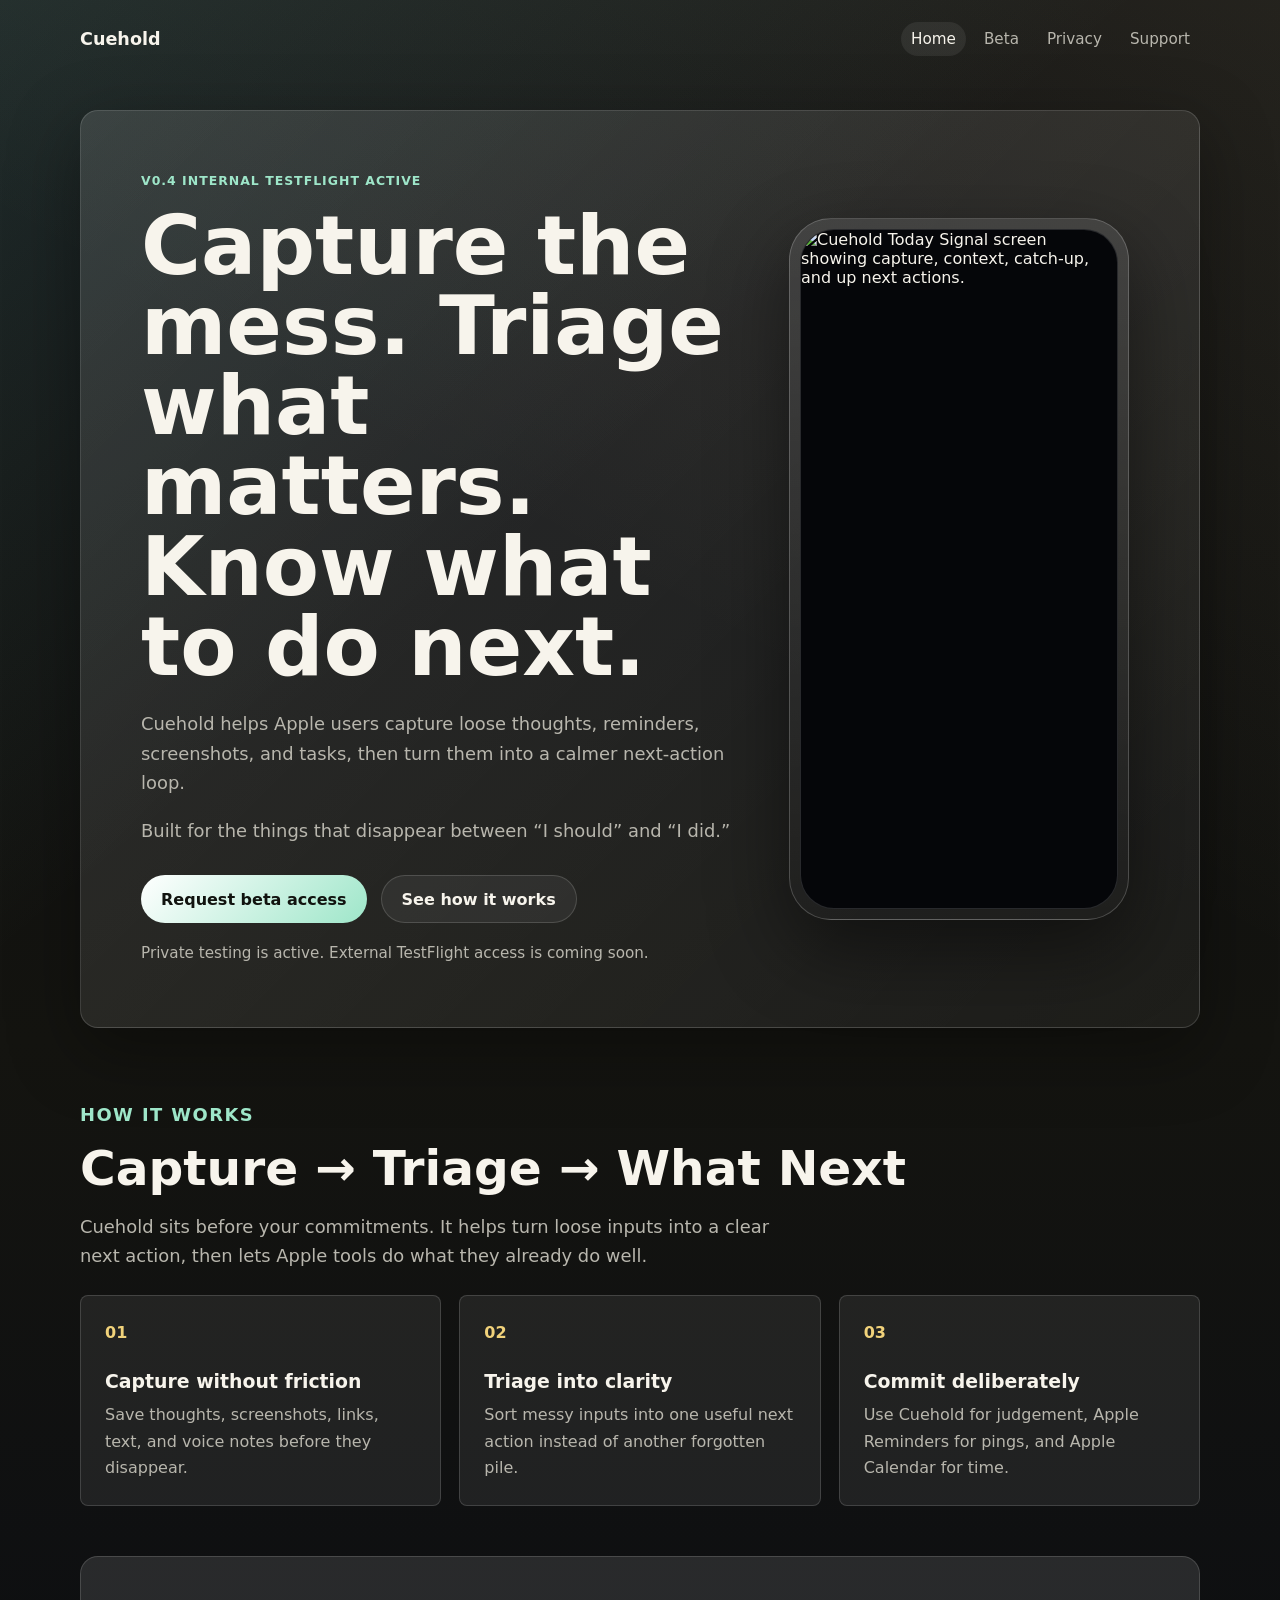
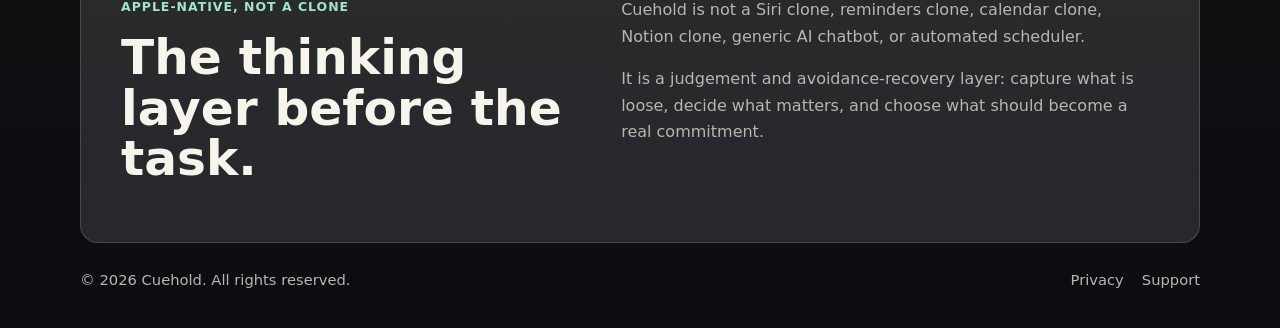
==== commit a67f9fe8: "Soften homepage positioning copy" ====
--- a/index.html
+++ b/index.html
@@ -4,7 +4,7 @@
   <meta charset="utf-8" />
   <meta name="viewport" content="width=device-width, initial-scale=1" />
   <title>Cuehold — Capture. Triage. What Next.</title>
-  <meta name="description" content="Cuehold is an ADHD-first iPhone execution layer for Apple users: capture the mess, triage what matters, and know what to do next." />
+  <meta name="description" content="Cuehold helps Apple users capture messy thoughts, triage what matters, and get back to the next useful action." />
   <meta name="theme-color" content="#0b0d12" />
   <meta property="og:title" content="Cuehold — Capture. Triage. What Next." />
   <meta property="og:description" content="Capture the mess. Triage what matters. Know what to do next." />
@@ -33,8 +33,11 @@
           <p class="eyebrow">v0.4 internal TestFlight active</p>
           <h1>Capture the mess. Triage what matters. Know what to do next.</h1>
           <p class="hero-text">
-            Cuehold is an ADHD-first execution layer for Apple users who lose tasks in
-            the gap between intention and action.
+            Cuehold helps Apple users capture loose thoughts, reminders, screenshots,
+            and tasks, then turn them into a calmer next-action loop.
+          </p>
+          <p class="hero-text secondary-text">
+            Built for the things that disappear between “I should” and “I did.”
           </p>
 
           <div class="hero-actions">
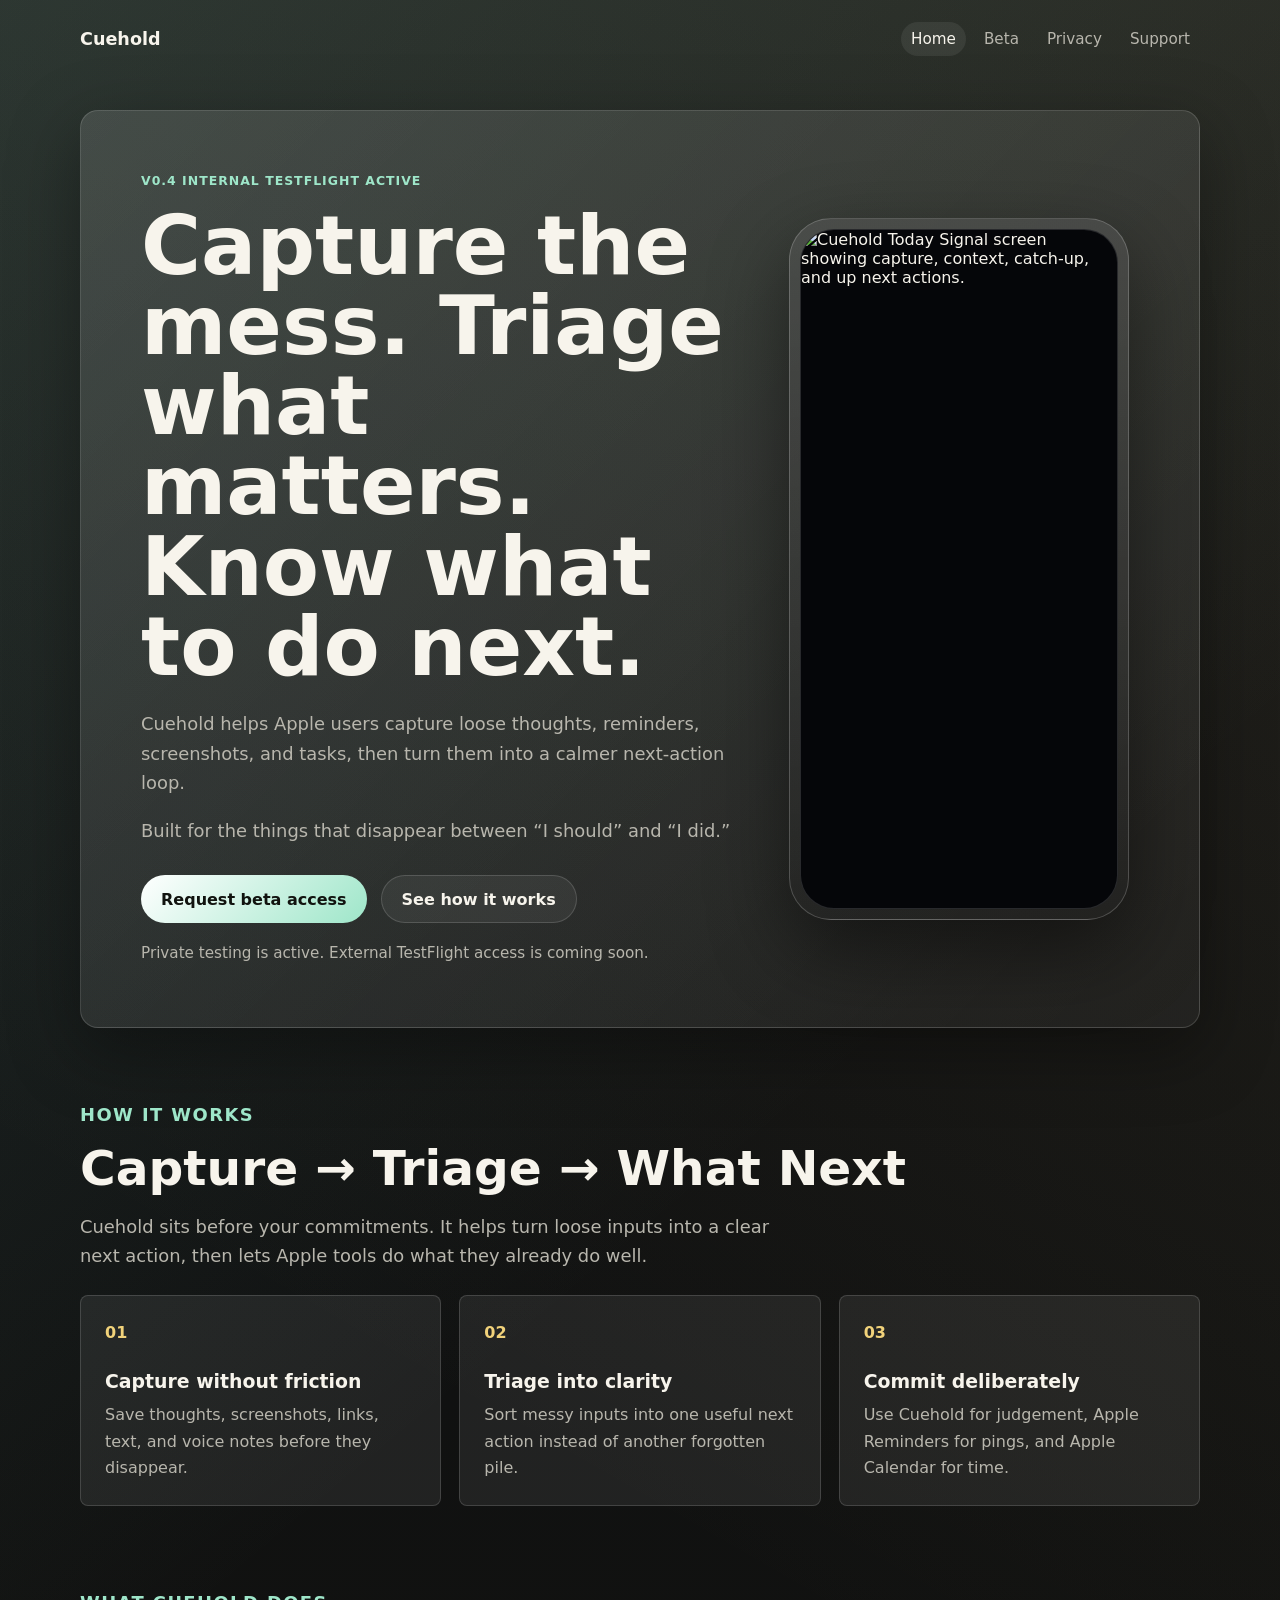
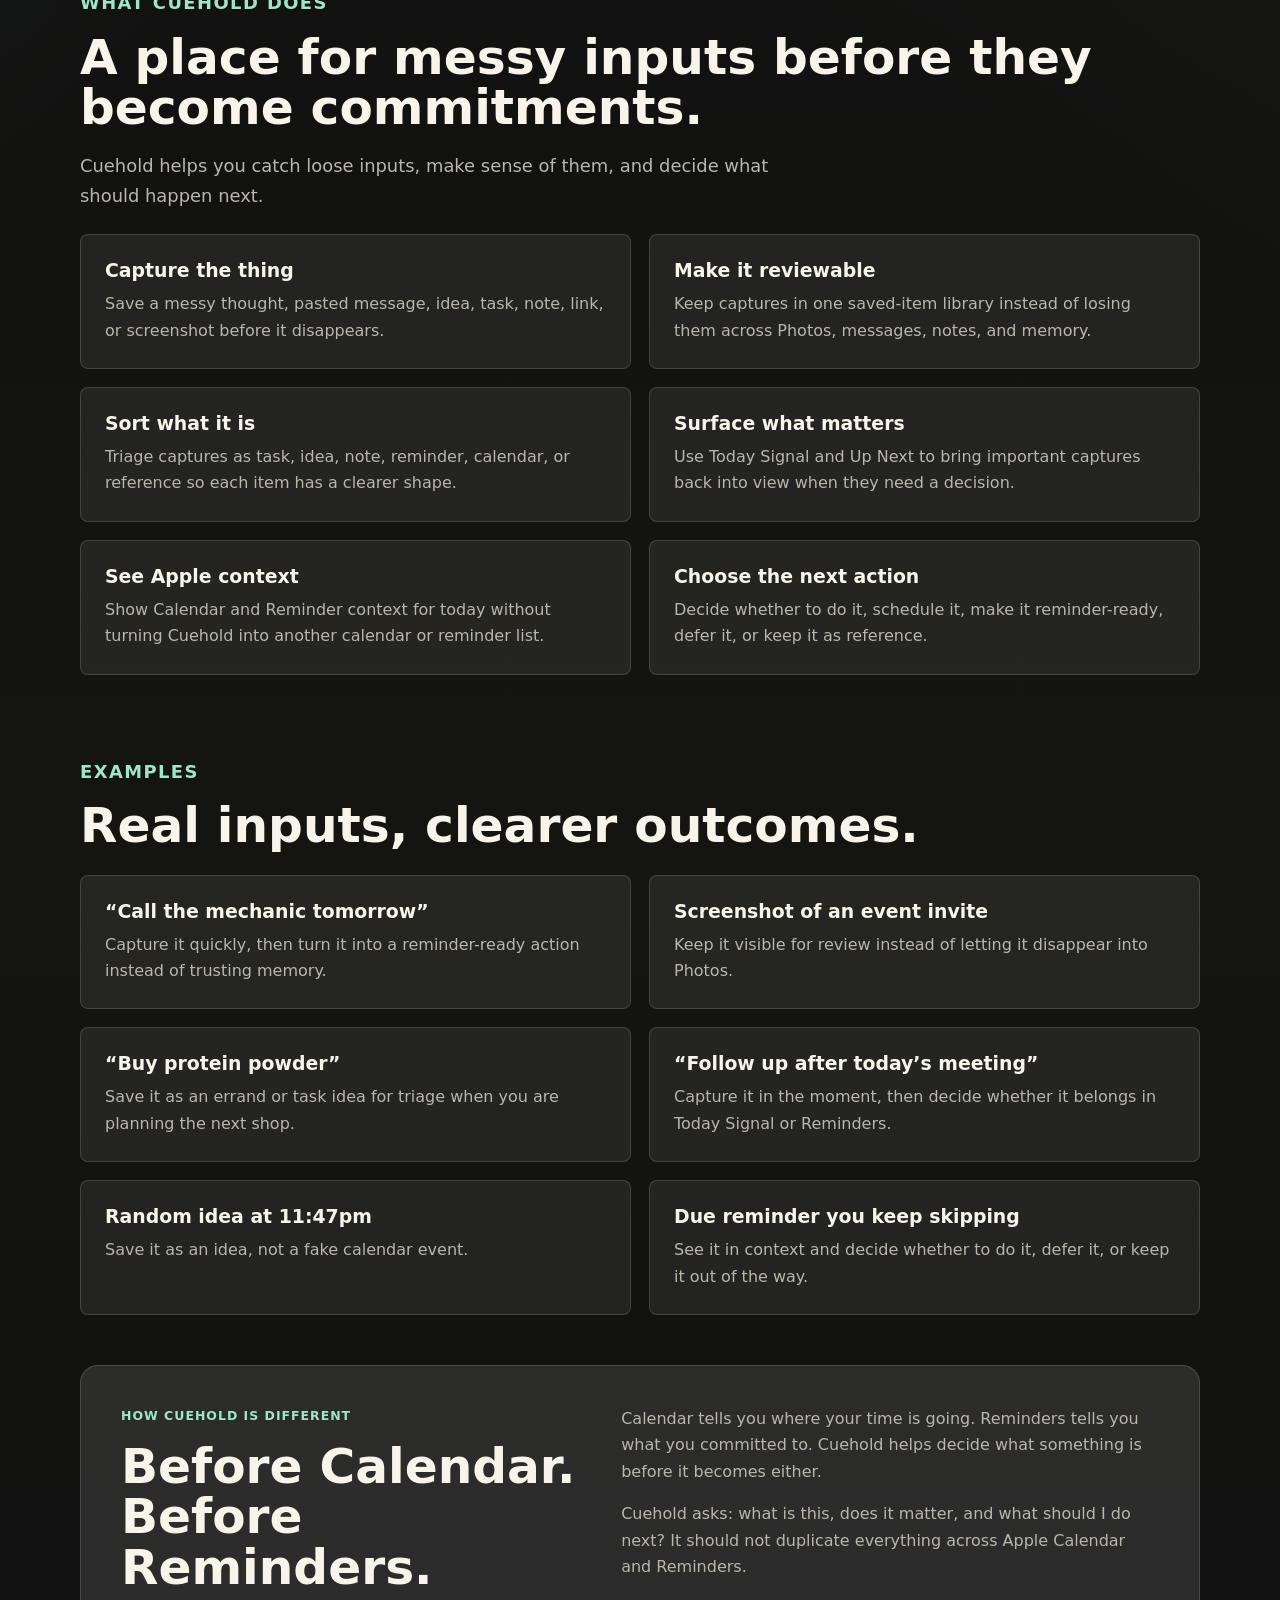
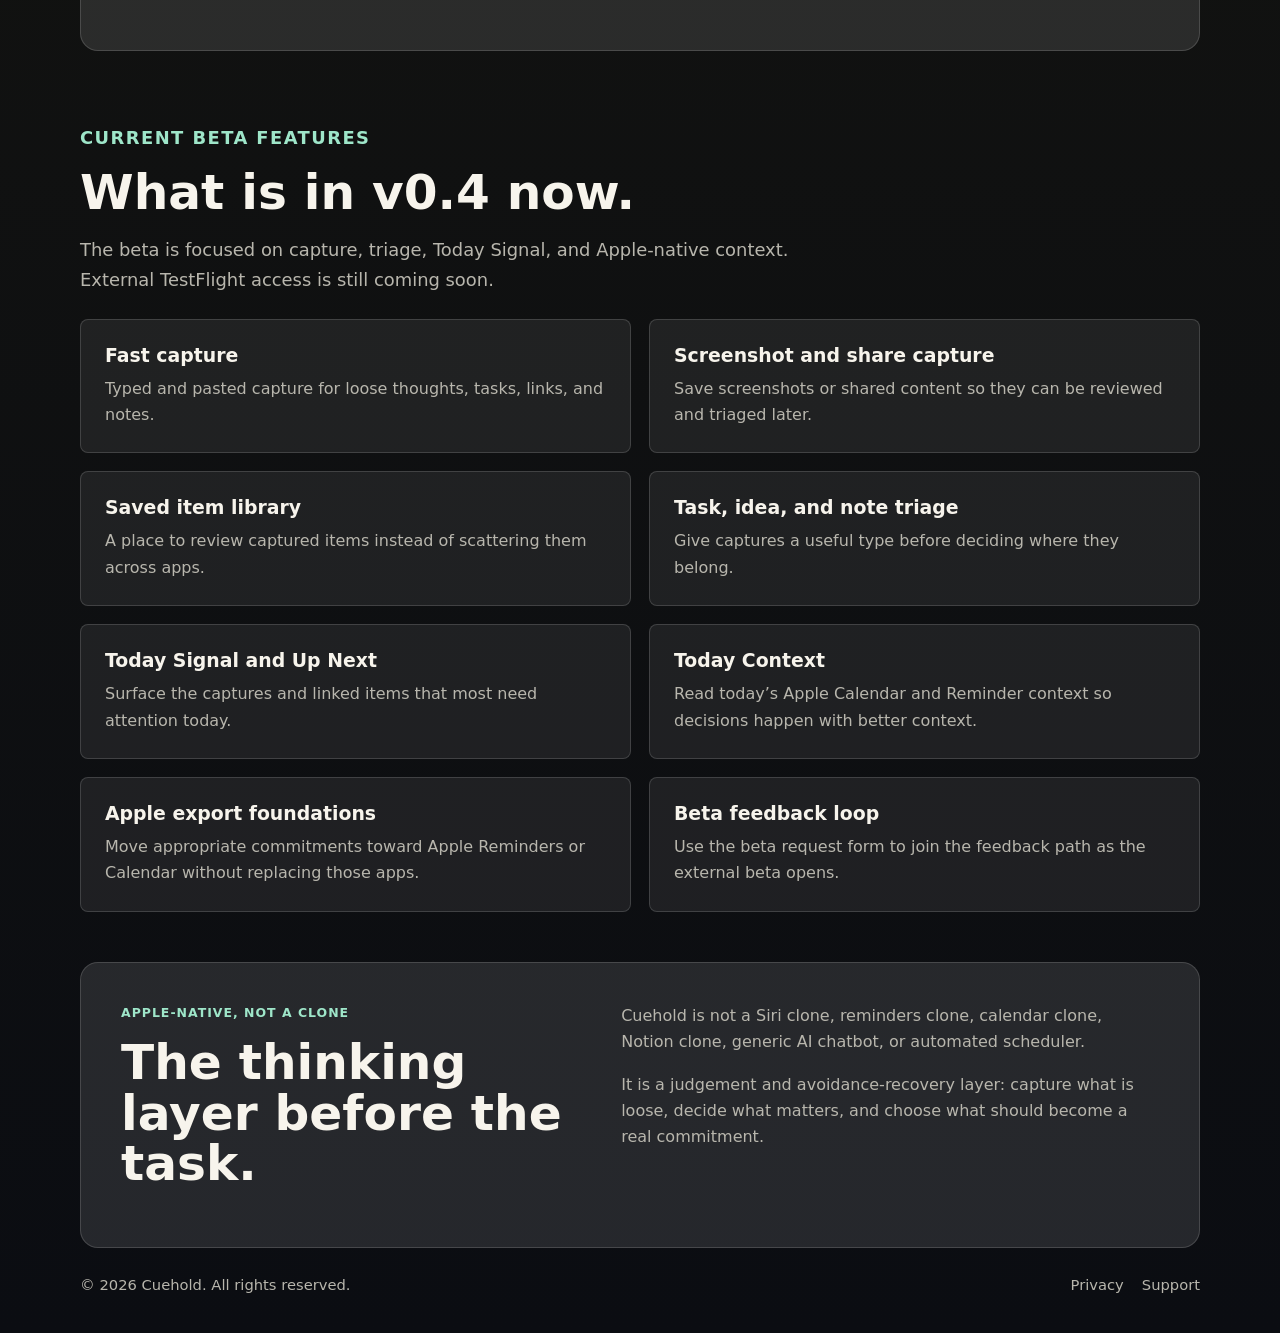
==== commit 1cad1d44: "Explain Cuehold workflows and beta features" ====
--- a/index.html
+++ b/index.html
@@ -92,6 +92,160 @@
       </div>
     </section>
 
+    <section class="section" aria-labelledby="what-it-does-heading">
+      <div class="section-heading">
+        <p class="eyebrow">What Cuehold does</p>
+        <h2 id="what-it-does-heading">A place for messy inputs before they become commitments.</h2>
+        <p>
+          Cuehold helps you catch loose inputs, make sense of them, and decide
+          what should happen next.
+        </p>
+      </div>
+
+      <div class="cards two compact-cards">
+        <article class="card">
+          <h3>Capture the thing</h3>
+          <p>Save a messy thought, pasted message, idea, task, note, link, or screenshot before it disappears.</p>
+        </article>
+
+        <article class="card">
+          <h3>Make it reviewable</h3>
+          <p>Keep captures in one saved-item library instead of losing them across Photos, messages, notes, and memory.</p>
+        </article>
+
+        <article class="card">
+          <h3>Sort what it is</h3>
+          <p>Triage captures as task, idea, note, reminder, calendar, or reference so each item has a clearer shape.</p>
+        </article>
+
+        <article class="card">
+          <h3>Surface what matters</h3>
+          <p>Use Today Signal and Up Next to bring important captures back into view when they need a decision.</p>
+        </article>
+
+        <article class="card">
+          <h3>See Apple context</h3>
+          <p>Show Calendar and Reminder context for today without turning Cuehold into another calendar or reminder list.</p>
+        </article>
+
+        <article class="card">
+          <h3>Choose the next action</h3>
+          <p>Decide whether to do it, schedule it, make it reminder-ready, defer it, or keep it as reference.</p>
+        </article>
+      </div>
+    </section>
+
+    <section class="section" aria-labelledby="examples-heading">
+      <div class="section-heading">
+        <p class="eyebrow">Examples</p>
+        <h2 id="examples-heading">Real inputs, clearer outcomes.</h2>
+      </div>
+
+      <div class="cards two compact-cards example-cards">
+        <article class="card">
+          <h3>“Call the mechanic tomorrow”</h3>
+          <p>Capture it quickly, then turn it into a reminder-ready action instead of trusting memory.</p>
+        </article>
+
+        <article class="card">
+          <h3>Screenshot of an event invite</h3>
+          <p>Keep it visible for review instead of letting it disappear into Photos.</p>
+        </article>
+
+        <article class="card">
+          <h3>“Buy protein powder”</h3>
+          <p>Save it as an errand or task idea for triage when you are planning the next shop.</p>
+        </article>
+
+        <article class="card">
+          <h3>“Follow up after today’s meeting”</h3>
+          <p>Capture it in the moment, then decide whether it belongs in Today Signal or Reminders.</p>
+        </article>
+
+        <article class="card">
+          <h3>Random idea at 11:47pm</h3>
+          <p>Save it as an idea, not a fake calendar event.</p>
+        </article>
+
+        <article class="card">
+          <h3>Due reminder you keep skipping</h3>
+          <p>See it in context and decide whether to do it, defer it, or keep it out of the way.</p>
+        </article>
+      </div>
+    </section>
+
+    <section class="split">
+      <div>
+        <p class="eyebrow">How Cuehold is different</p>
+        <h2>Before Calendar. Before Reminders.</h2>
+      </div>
+
+      <div>
+        <p>
+          Calendar tells you where your time is going. Reminders tells you what
+          you committed to. Cuehold helps decide what something is before it
+          becomes either.
+        </p>
+        <p>
+          Cuehold asks: what is this, does it matter, and what should I do next?
+          It should not duplicate everything across Apple Calendar and Reminders.
+        </p>
+      </div>
+    </section>
+
+    <section class="section" aria-labelledby="beta-features-heading">
+      <div class="section-heading">
+        <p class="eyebrow">Current beta features</p>
+        <h2 id="beta-features-heading">What is in v0.4 now.</h2>
+        <p>
+          The beta is focused on capture, triage, Today Signal, and Apple-native
+          context. External TestFlight access is still coming soon.
+        </p>
+      </div>
+
+      <div class="cards two compact-cards">
+        <article class="card">
+          <h3>Fast capture</h3>
+          <p>Typed and pasted capture for loose thoughts, tasks, links, and notes.</p>
+        </article>
+
+        <article class="card">
+          <h3>Screenshot and share capture</h3>
+          <p>Save screenshots or shared content so they can be reviewed and triaged later.</p>
+        </article>
+
+        <article class="card">
+          <h3>Saved item library</h3>
+          <p>A place to review captured items instead of scattering them across apps.</p>
+        </article>
+
+        <article class="card">
+          <h3>Task, idea, and note triage</h3>
+          <p>Give captures a useful type before deciding where they belong.</p>
+        </article>
+
+        <article class="card">
+          <h3>Today Signal and Up Next</h3>
+          <p>Surface the captures and linked items that most need attention today.</p>
+        </article>
+
+        <article class="card">
+          <h3>Today Context</h3>
+          <p>Read today’s Apple Calendar and Reminder context so decisions happen with better context.</p>
+        </article>
+
+        <article class="card">
+          <h3>Apple export foundations</h3>
+          <p>Move appropriate commitments toward Apple Reminders or Calendar without replacing those apps.</p>
+        </article>
+
+        <article class="card">
+          <h3>Beta feedback loop</h3>
+          <p>Use the beta request form to join the feedback path as the external beta opens.</p>
+        </article>
+      </div>
+    </section>
+
     <section class="split">
       <div>
         <p class="eyebrow">Apple-native, not a clone</p>
--- a/styles.css
+++ b/styles.css
@@ -247,6 +247,14 @@
   grid-template-columns: repeat(2, minmax(0, 1fr));
 }
 
+.compact-cards .card {
+  min-height: 0;
+}
+
+.example-cards h3 {
+  color: var(--text);
+}
+
 .card {
   min-height: 210px;
   padding: 24px;
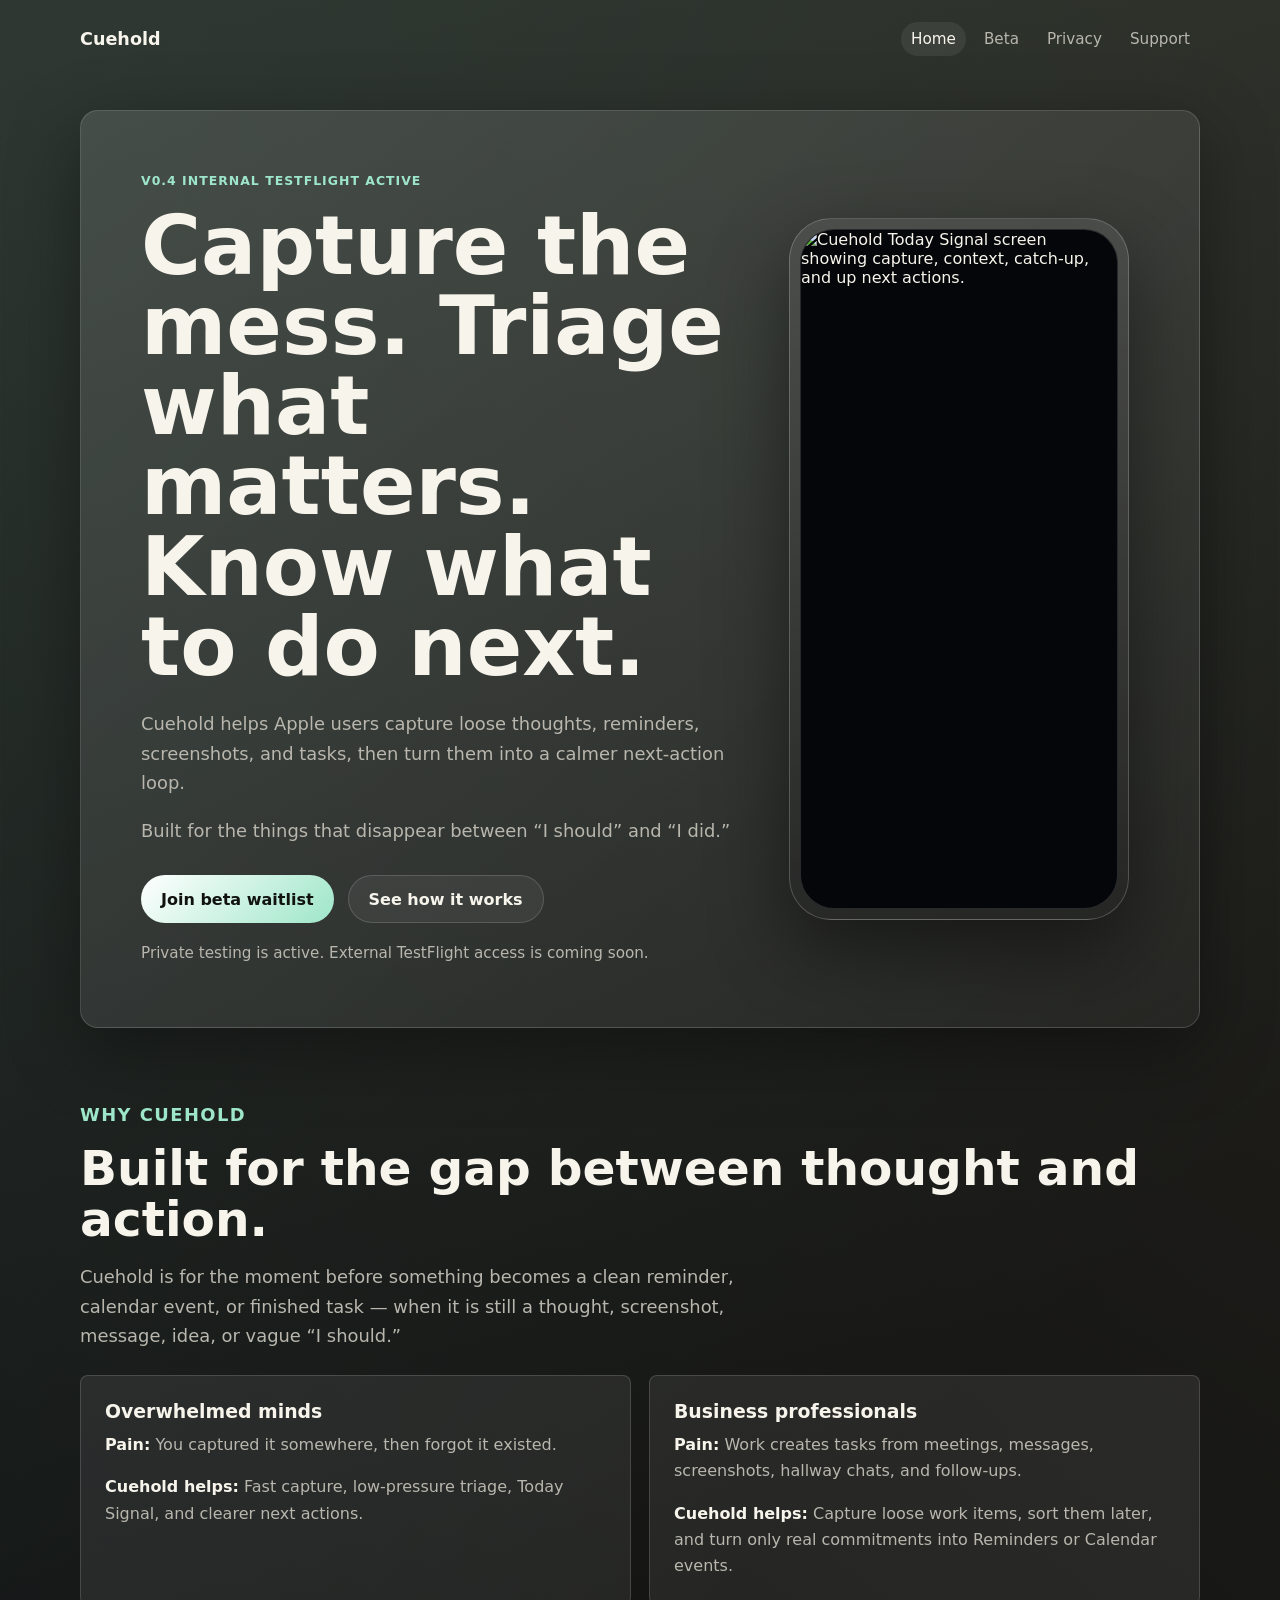
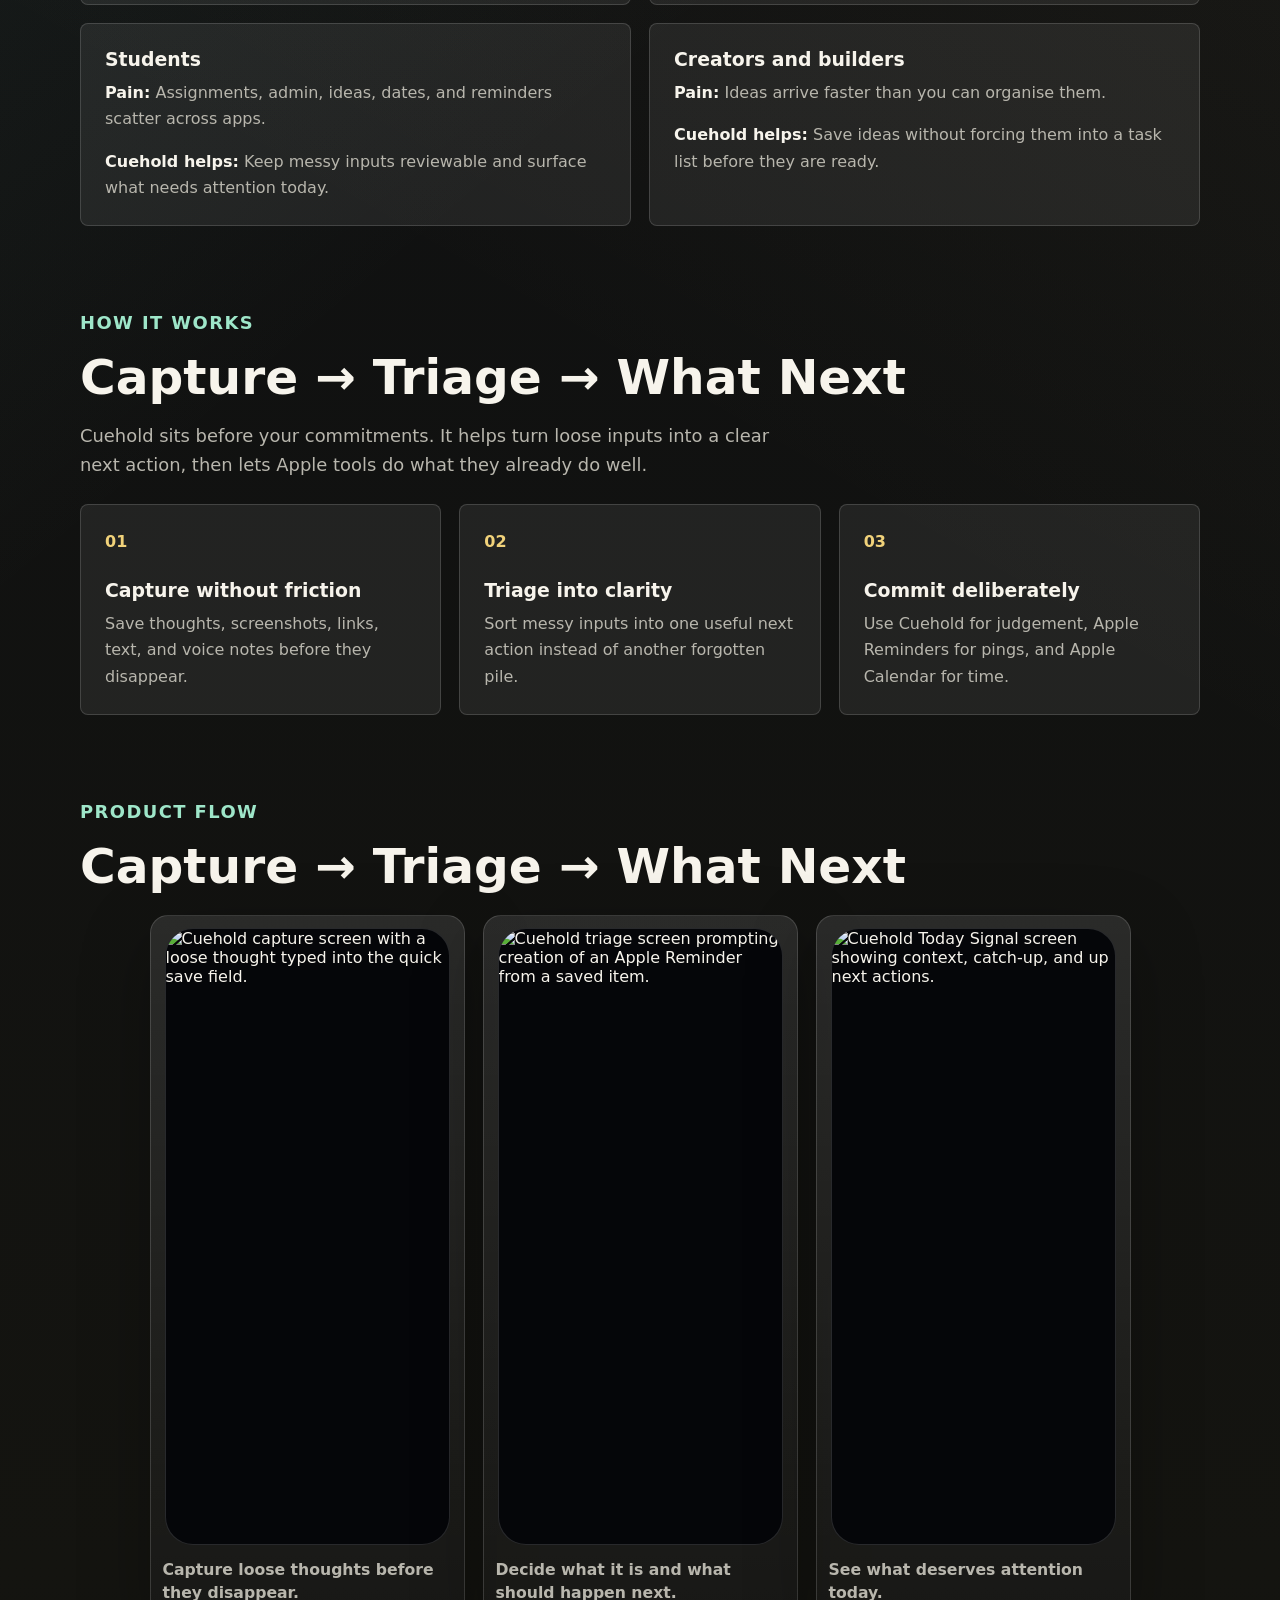
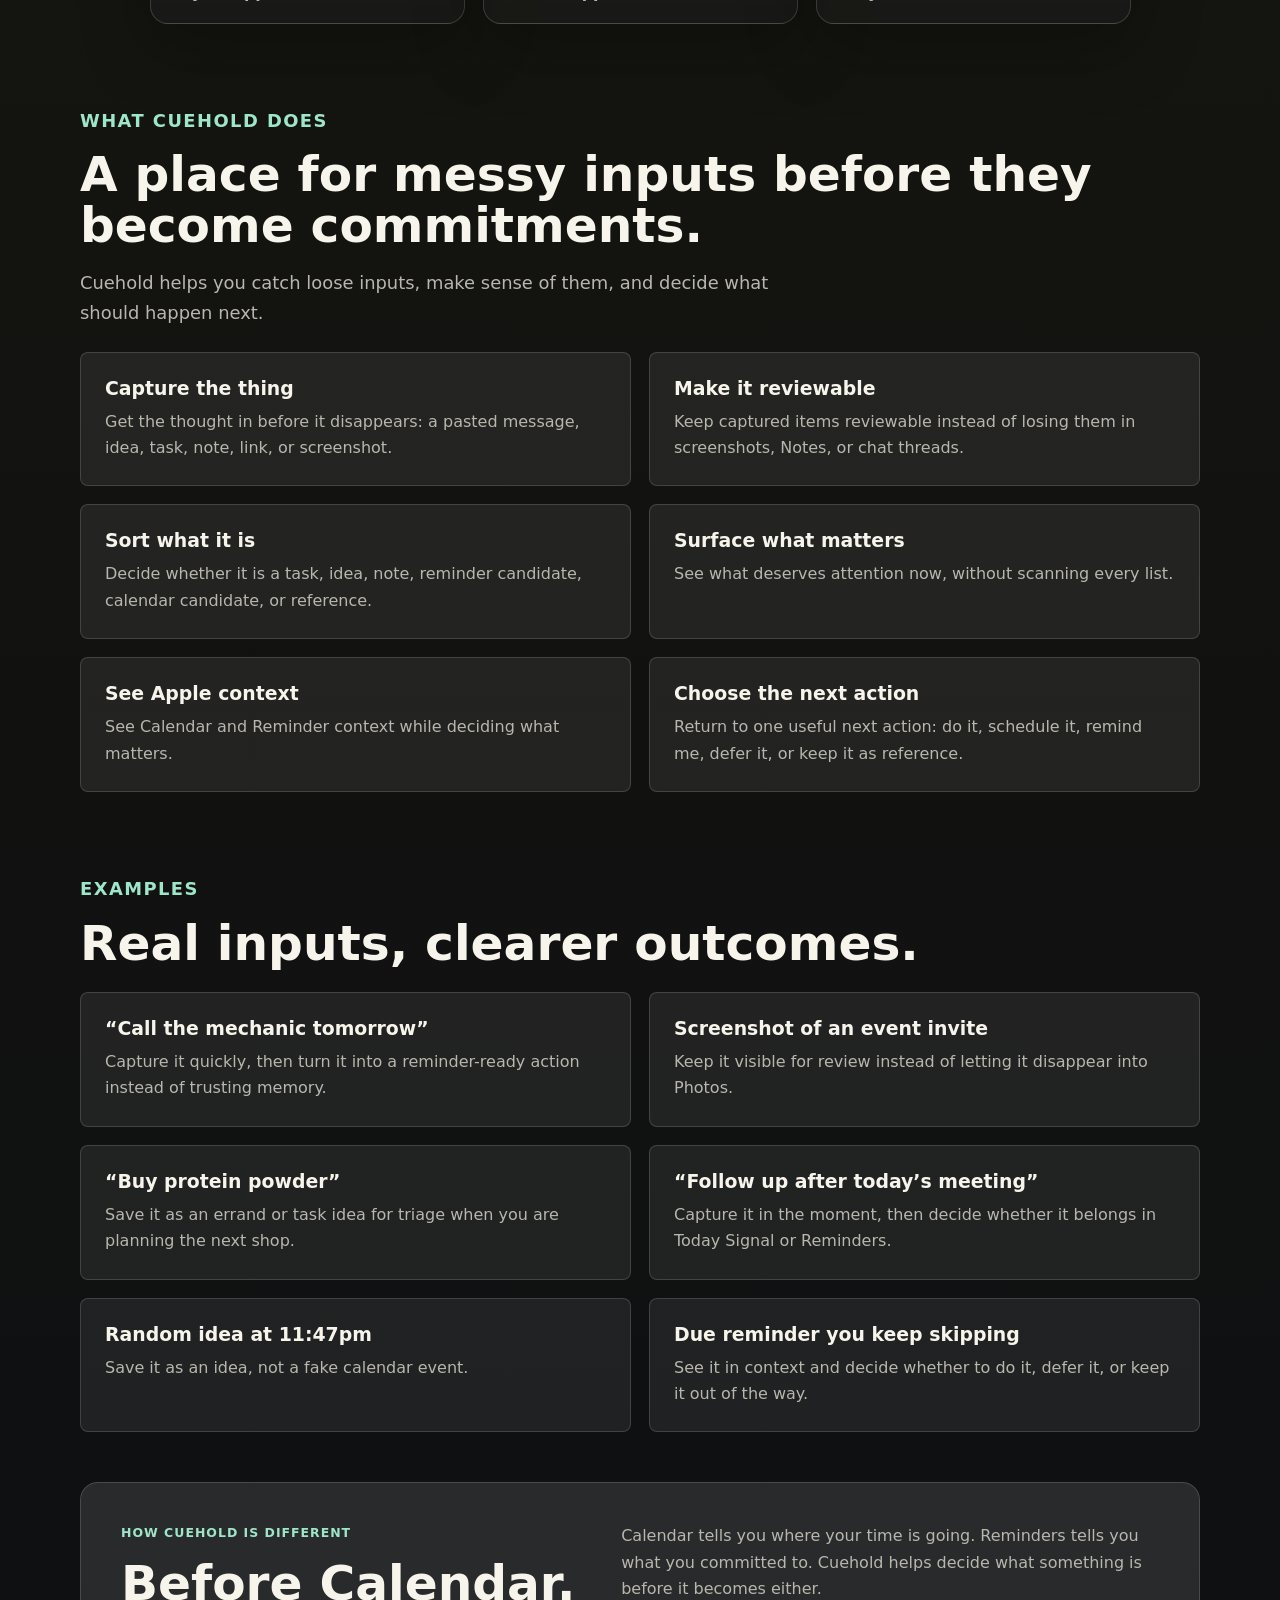
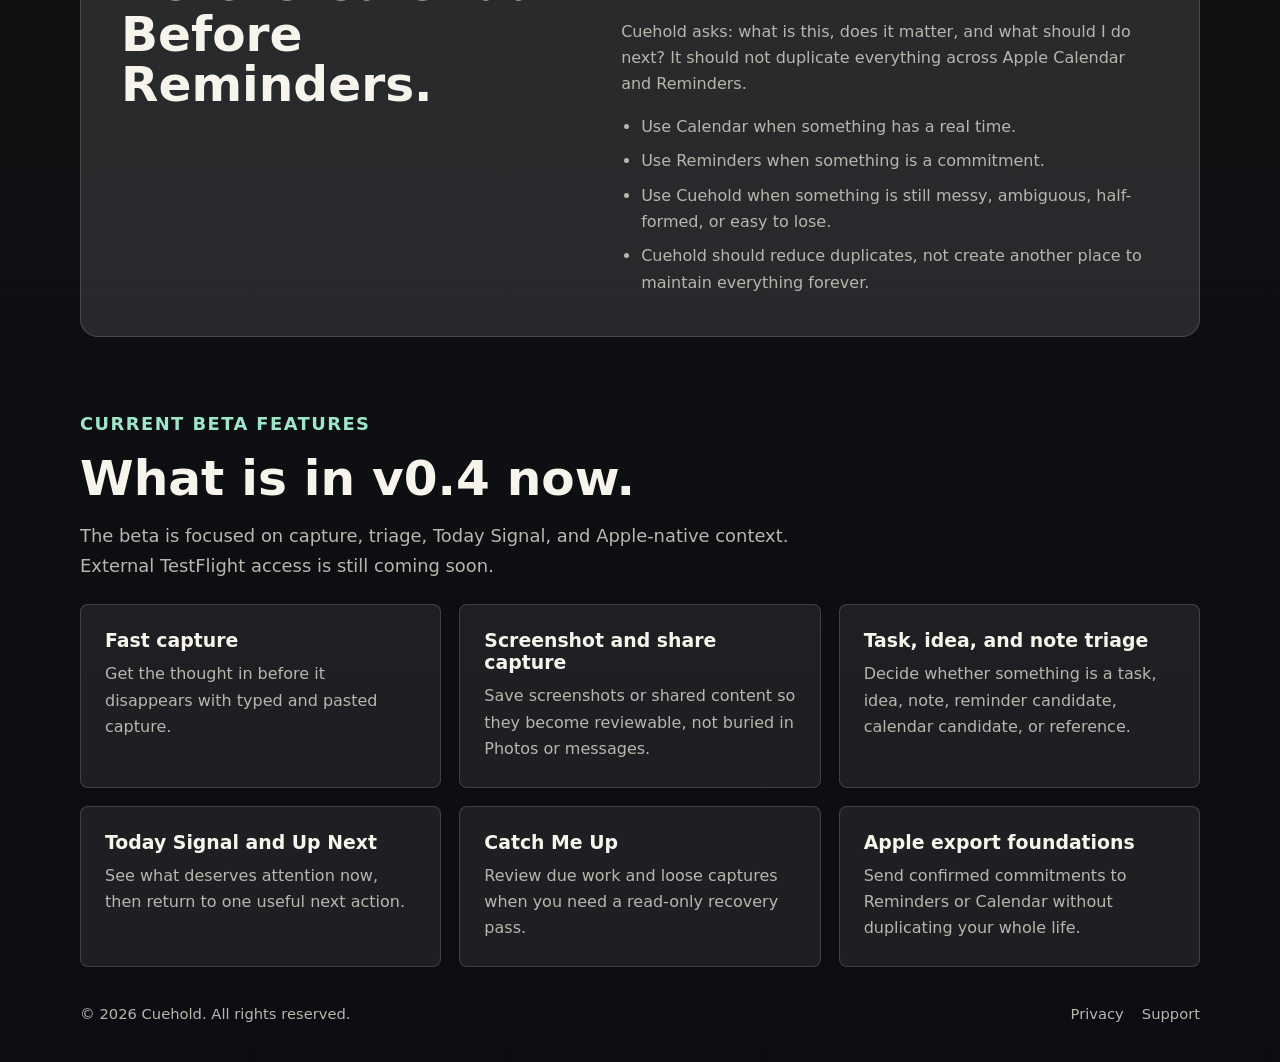
==== commit 6cb6146e: "Balance Cuehold homepage card sections" ====
--- a/index.html
+++ b/index.html
@@ -41,7 +41,7 @@
           </p>
 
           <div class="hero-actions">
-            <a class="button primary" href="beta.html">Request beta access</a>
+            <a class="button primary" href="beta.html">Join beta waitlist</a>
             <a class="button secondary" href="#how-it-works">See how it works</a>
           </div>
 
@@ -61,6 +61,45 @@
       </div>
     </section>
 
+    <section class="section" aria-labelledby="thought-action-heading">
+      <div class="section-heading">
+        <p class="eyebrow">Why Cuehold</p>
+        <h2 id="thought-action-heading">Built for the gap between thought and action.</h2>
+        <p>
+          Cuehold is for the moment before something becomes a clean reminder,
+          calendar event, or finished task — when it is still a thought,
+          screenshot, message, idea, or vague “I should.”
+        </p>
+      </div>
+
+      <div class="cards two compact-cards persona-cards">
+        <article class="card">
+          <h3>Overwhelmed minds</h3>
+          <p><strong>Pain:</strong> You captured it somewhere, then forgot it existed.</p>
+          <p><strong>Cuehold helps:</strong> Fast capture, low-pressure triage, Today Signal, and clearer next actions.</p>
+        </article>
+
+        <article class="card">
+          <h3>Business professionals</h3>
+          <p><strong>Pain:</strong> Work creates tasks from meetings, messages, screenshots, hallway chats, and follow-ups.</p>
+          <p><strong>Cuehold helps:</strong> Capture loose work items, sort them later, and turn only real commitments into Reminders or Calendar events.</p>
+        </article>
+
+        <article class="card">
+          <h3>Students</h3>
+          <p><strong>Pain:</strong> Assignments, admin, ideas, dates, and reminders scatter across apps.</p>
+          <p><strong>Cuehold helps:</strong> Keep messy inputs reviewable and surface what needs attention today.</p>
+        </article>
+
+        <article class="card">
+          <h3>Creators and builders</h3>
+          <p><strong>Pain:</strong> Ideas arrive faster than you can organise them.</p>
+          <p><strong>Cuehold helps:</strong> Save ideas without forcing them into a task list before they are ready.</p>
+        </article>
+
+      </div>
+    </section>
+
     <section class="section" id="how-it-works">
       <div class="section-heading">
         <p class="eyebrow">How it works</p>
@@ -92,6 +131,45 @@
       </div>
     </section>
 
+    <section class="section" aria-labelledby="screenshots-heading">
+      <div class="section-heading">
+        <p class="eyebrow">Product flow</p>
+        <h2 id="screenshots-heading">Capture → Triage → What Next</h2>
+      </div>
+
+      <div class="screenshot-strip">
+        <figure class="screenshot-card">
+          <img
+            src="assets/screenshots/capture-flow.png"
+            alt="Cuehold capture screen with a loose thought typed into the quick save field."
+            width="1320"
+            height="2868"
+          />
+          <figcaption>Capture loose thoughts before they disappear.</figcaption>
+        </figure>
+
+        <figure class="screenshot-card">
+          <img
+            src="assets/screenshots/triage-saved-item.png"
+            alt="Cuehold triage screen prompting creation of an Apple Reminder from a saved item."
+            width="1320"
+            height="2868"
+          />
+          <figcaption>Decide what it is and what should happen next.</figcaption>
+        </figure>
+
+        <figure class="screenshot-card">
+          <img
+            src="assets/screenshots/today-signal-strip.png"
+            alt="Cuehold Today Signal screen showing context, catch-up, and up next actions."
+            width="1320"
+            height="2868"
+          />
+          <figcaption>See what deserves attention today.</figcaption>
+        </figure>
+      </div>
+    </section>
+
     <section class="section" aria-labelledby="what-it-does-heading">
       <div class="section-heading">
         <p class="eyebrow">What Cuehold does</p>
@@ -105,32 +183,32 @@
       <div class="cards two compact-cards">
         <article class="card">
           <h3>Capture the thing</h3>
-          <p>Save a messy thought, pasted message, idea, task, note, link, or screenshot before it disappears.</p>
+          <p>Get the thought in before it disappears: a pasted message, idea, task, note, link, or screenshot.</p>
         </article>
 
         <article class="card">
           <h3>Make it reviewable</h3>
-          <p>Keep captures in one saved-item library instead of losing them across Photos, messages, notes, and memory.</p>
+          <p>Keep captured items reviewable instead of losing them in screenshots, Notes, or chat threads.</p>
         </article>
 
         <article class="card">
           <h3>Sort what it is</h3>
-          <p>Triage captures as task, idea, note, reminder, calendar, or reference so each item has a clearer shape.</p>
+          <p>Decide whether it is a task, idea, note, reminder candidate, calendar candidate, or reference.</p>
         </article>
 
         <article class="card">
           <h3>Surface what matters</h3>
-          <p>Use Today Signal and Up Next to bring important captures back into view when they need a decision.</p>
+          <p>See what deserves attention now, without scanning every list.</p>
         </article>
 
         <article class="card">
           <h3>See Apple context</h3>
-          <p>Show Calendar and Reminder context for today without turning Cuehold into another calendar or reminder list.</p>
+          <p>See Calendar and Reminder context while deciding what matters.</p>
         </article>
 
         <article class="card">
           <h3>Choose the next action</h3>
-          <p>Decide whether to do it, schedule it, make it reminder-ready, defer it, or keep it as reference.</p>
+          <p>Return to one useful next action: do it, schedule it, remind me, defer it, or keep it as reference.</p>
         </article>
       </div>
     </section>
@@ -190,6 +268,12 @@
           Cuehold asks: what is this, does it matter, and what should I do next?
           It should not duplicate everything across Apple Calendar and Reminders.
         </p>
+        <ul class="plain-list">
+          <li>Use Calendar when something has a real time.</li>
+          <li>Use Reminders when something is a commitment.</li>
+          <li>Use Cuehold when something is still messy, ambiguous, half-formed, or easy to lose.</li>
+          <li>Cuehold should reduce duplicates, not create another place to maintain everything forever.</li>
+        </ul>
       </div>
     </section>
 
@@ -203,66 +287,39 @@
         </p>
       </div>
 
-      <div class="cards two compact-cards">
+      <div class="cards compact-cards">
         <article class="card">
           <h3>Fast capture</h3>
-          <p>Typed and pasted capture for loose thoughts, tasks, links, and notes.</p>
+          <p>Get the thought in before it disappears with typed and pasted capture.</p>
         </article>
 
         <article class="card">
           <h3>Screenshot and share capture</h3>
-          <p>Save screenshots or shared content so they can be reviewed and triaged later.</p>
-        </article>
-
-        <article class="card">
-          <h3>Saved item library</h3>
-          <p>A place to review captured items instead of scattering them across apps.</p>
+          <p>Save screenshots or shared content so they become reviewable, not buried in Photos or messages.</p>
         </article>
 
         <article class="card">
           <h3>Task, idea, and note triage</h3>
-          <p>Give captures a useful type before deciding where they belong.</p>
+          <p>Decide whether something is a task, idea, note, reminder candidate, calendar candidate, or reference.</p>
         </article>
 
         <article class="card">
           <h3>Today Signal and Up Next</h3>
-          <p>Surface the captures and linked items that most need attention today.</p>
-        </article>
-
-        <article class="card">
-          <h3>Today Context</h3>
-          <p>Read today’s Apple Calendar and Reminder context so decisions happen with better context.</p>
+          <p>See what deserves attention now, then return to one useful next action.</p>
+        </article>
+
+        <article class="card">
+          <h3>Catch Me Up</h3>
+          <p>Review due work and loose captures when you need a read-only recovery pass.</p>
         </article>
 
         <article class="card">
           <h3>Apple export foundations</h3>
-          <p>Move appropriate commitments toward Apple Reminders or Calendar without replacing those apps.</p>
-        </article>
-
-        <article class="card">
-          <h3>Beta feedback loop</h3>
-          <p>Use the beta request form to join the feedback path as the external beta opens.</p>
-        </article>
-      </div>
-    </section>
-
-    <section class="split">
-      <div>
-        <p class="eyebrow">Apple-native, not a clone</p>
-        <h2>The thinking layer before the task.</h2>
-      </div>
-
-      <div>
-        <p>
-          Cuehold is not a Siri clone, reminders clone, calendar clone, Notion clone,
-          generic AI chatbot, or automated scheduler.
-        </p>
-        <p>
-          It is a judgement and avoidance-recovery layer: capture what is loose,
-          decide what matters, and choose what should become a real commitment.
-        </p>
-      </div>
-    </section>
+          <p>Send confirmed commitments to Reminders or Calendar without duplicating your whole life.</p>
+        </article>
+      </div>
+    </section>
+
   </main>
 
   <footer class="site-footer">
--- a/styles.css
+++ b/styles.css
@@ -255,6 +255,10 @@
   color: var(--text);
 }
 
+.persona-cards strong {
+  color: var(--text);
+}
+
 .card {
   min-height: 210px;
   padding: 24px;
@@ -294,6 +298,46 @@
 .form-fallback a {
   color: var(--accent);
   font-weight: 800;
+}
+
+.screenshot-strip {
+  display: grid;
+  grid-template-columns: repeat(3, minmax(0, 315px));
+  gap: 18px;
+  align-items: start;
+  justify-content: center;
+}
+
+.screenshot-card {
+  margin: 0;
+  width: 100%;
+  padding: 12px 12px 18px;
+  border: 1px solid var(--line);
+  border-radius: var(--radius-xl);
+  background:
+    linear-gradient(180deg, rgba(255, 255, 255, 0.12), rgba(255, 255, 255, 0.045)),
+    rgba(0, 0, 0, 0.28);
+  box-shadow: 0 22px 70px rgba(0, 0, 0, 0.28);
+}
+
+.screenshot-card img {
+  display: block;
+  width: min(100%, 285px);
+  height: auto;
+  margin: 0 auto;
+  object-fit: contain;
+  object-position: top;
+  border: 1px solid rgba(255, 255, 255, 0.14);
+  border-radius: 28px;
+  background: #050609;
+}
+
+.screenshot-card figcaption {
+  margin-top: 14px;
+  color: var(--muted);
+  font-size: 0.98rem;
+  font-weight: 800;
+  line-height: 1.45;
 }
 
 .split {
@@ -309,6 +353,40 @@
 
 .split p:last-child {
   margin-bottom: 0;
+}
+
+.plain-list {
+  margin: 0;
+  padding-left: 20px;
+  color: var(--muted);
+  line-height: 1.65;
+}
+
+.plain-list li + li {
+  margin-top: 8px;
+}
+
+.mini-grid {
+  display: grid;
+  grid-template-columns: repeat(2, minmax(0, 1fr));
+  gap: 14px;
+  margin: 24px 0;
+}
+
+.mini-grid article {
+  padding: 18px;
+  border: 1px solid var(--line);
+  border-radius: var(--radius-lg);
+  background: rgba(255, 255, 255, 0.06);
+}
+
+.mini-grid h3 {
+  font-size: 1rem;
+}
+
+.mini-grid p {
+  margin-bottom: 0;
+  font-size: 0.95rem;
 }
 
 .site-footer {
@@ -355,8 +433,20 @@
 
   .cards,
   .cards.two,
+  .screenshot-strip,
+  .mini-grid,
   .split {
     grid-template-columns: 1fr;
+  }
+
+  .screenshot-card {
+    max-width: 315px;
+    width: 100%;
+    justify-self: center;
+  }
+
+  .screenshot-card img {
+    width: min(100%, 285px);
   }
 
   .card {
